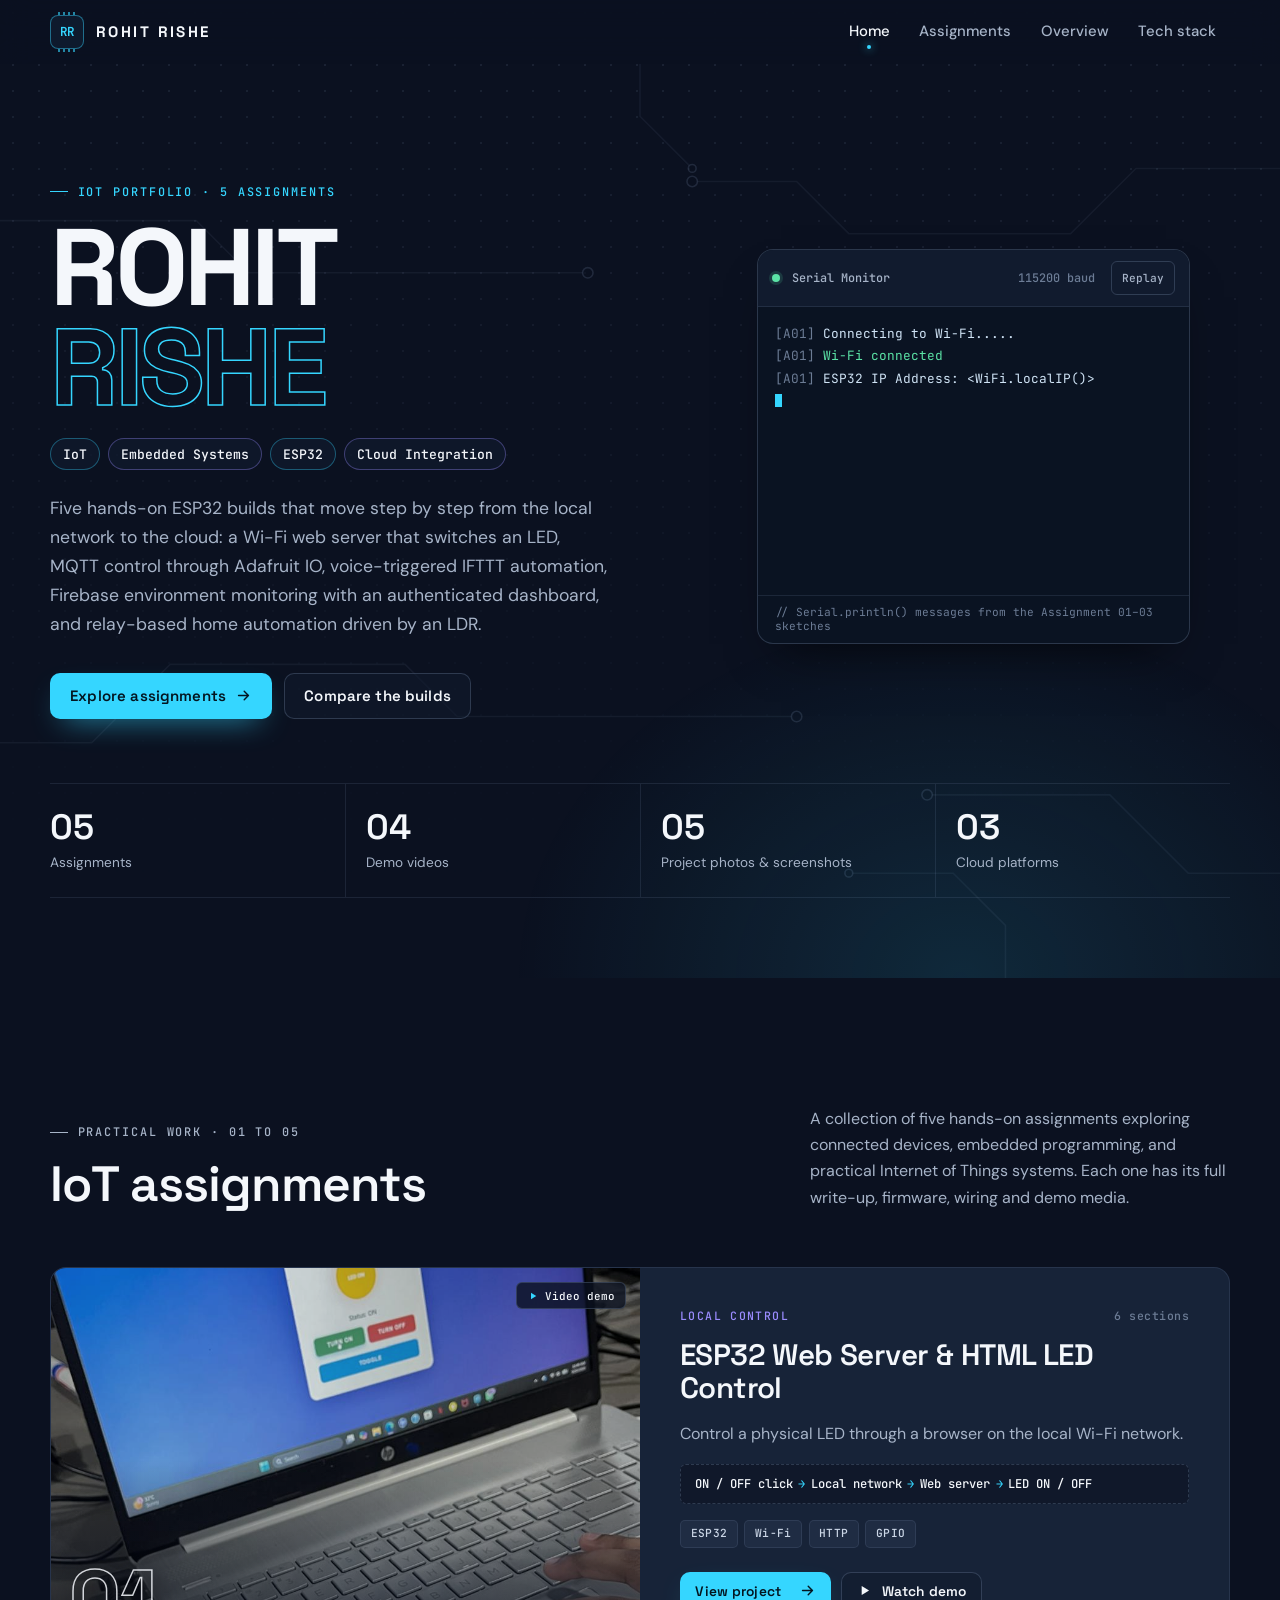
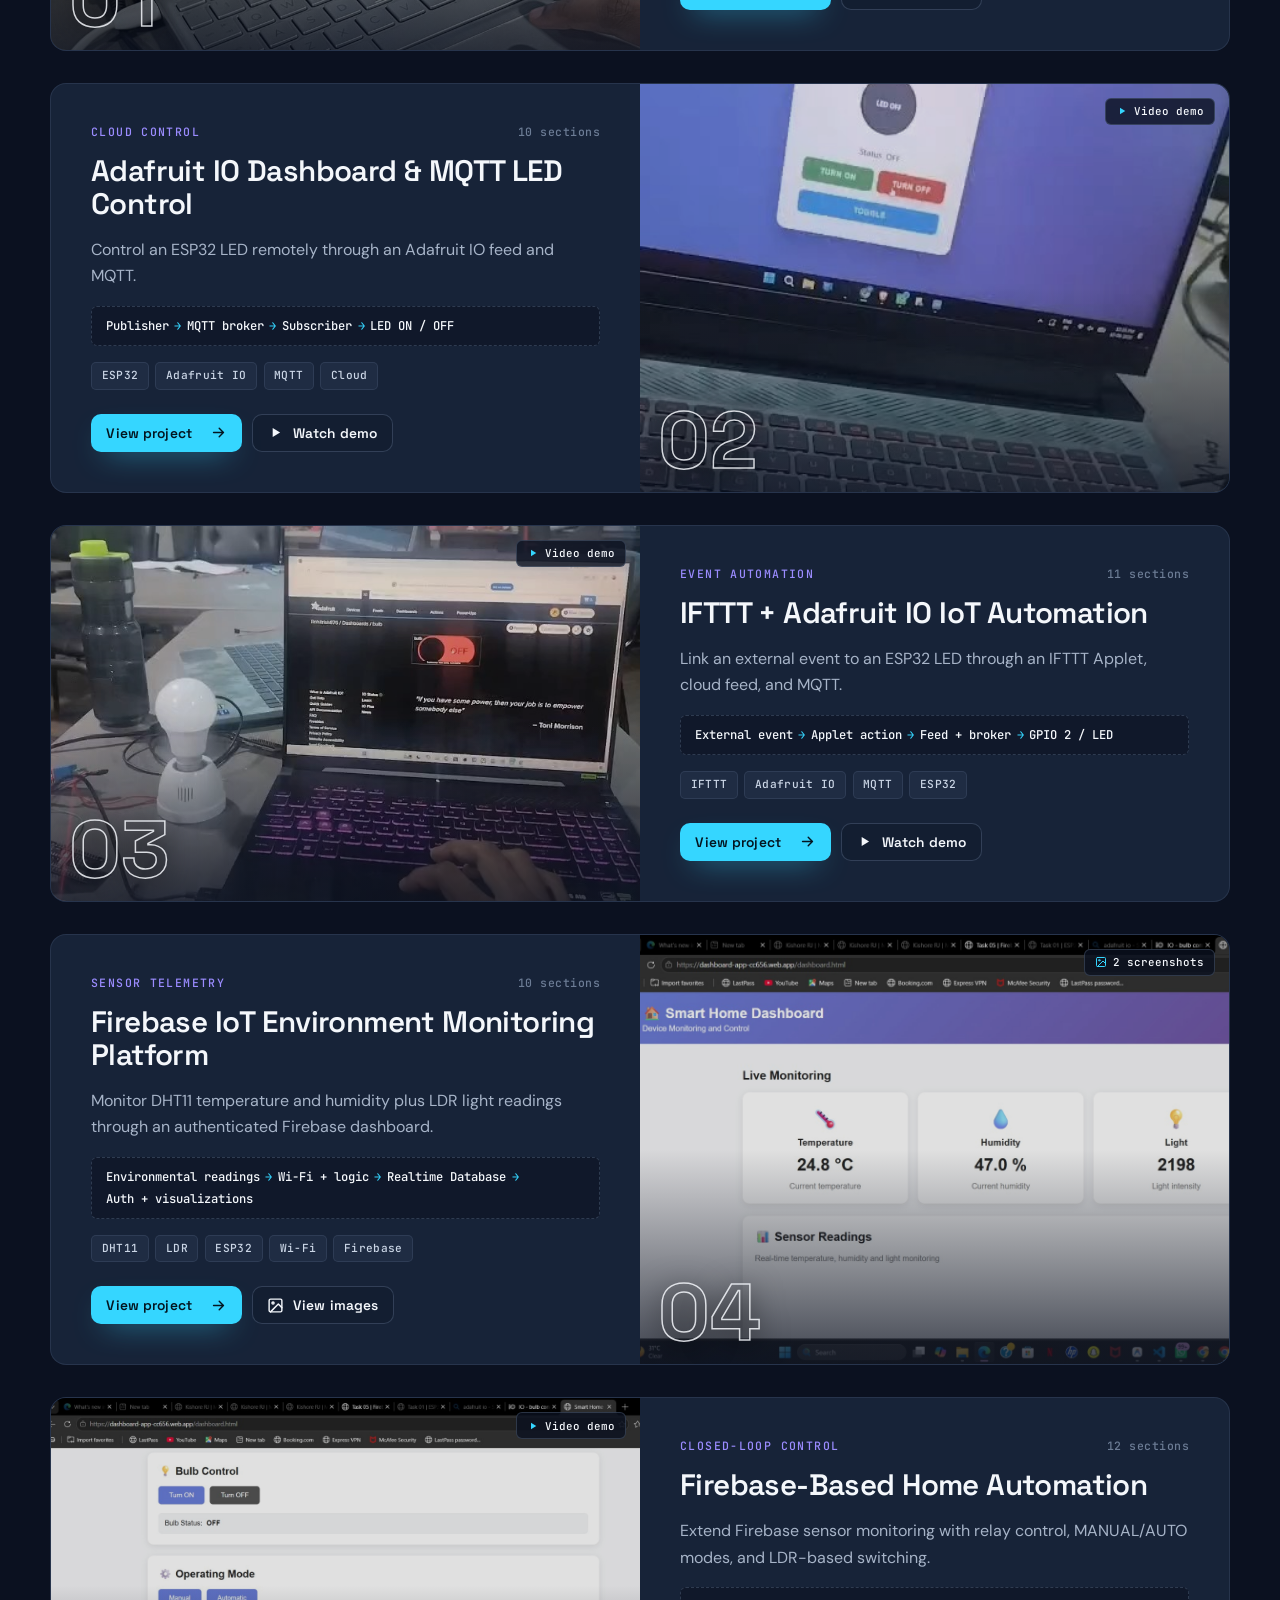
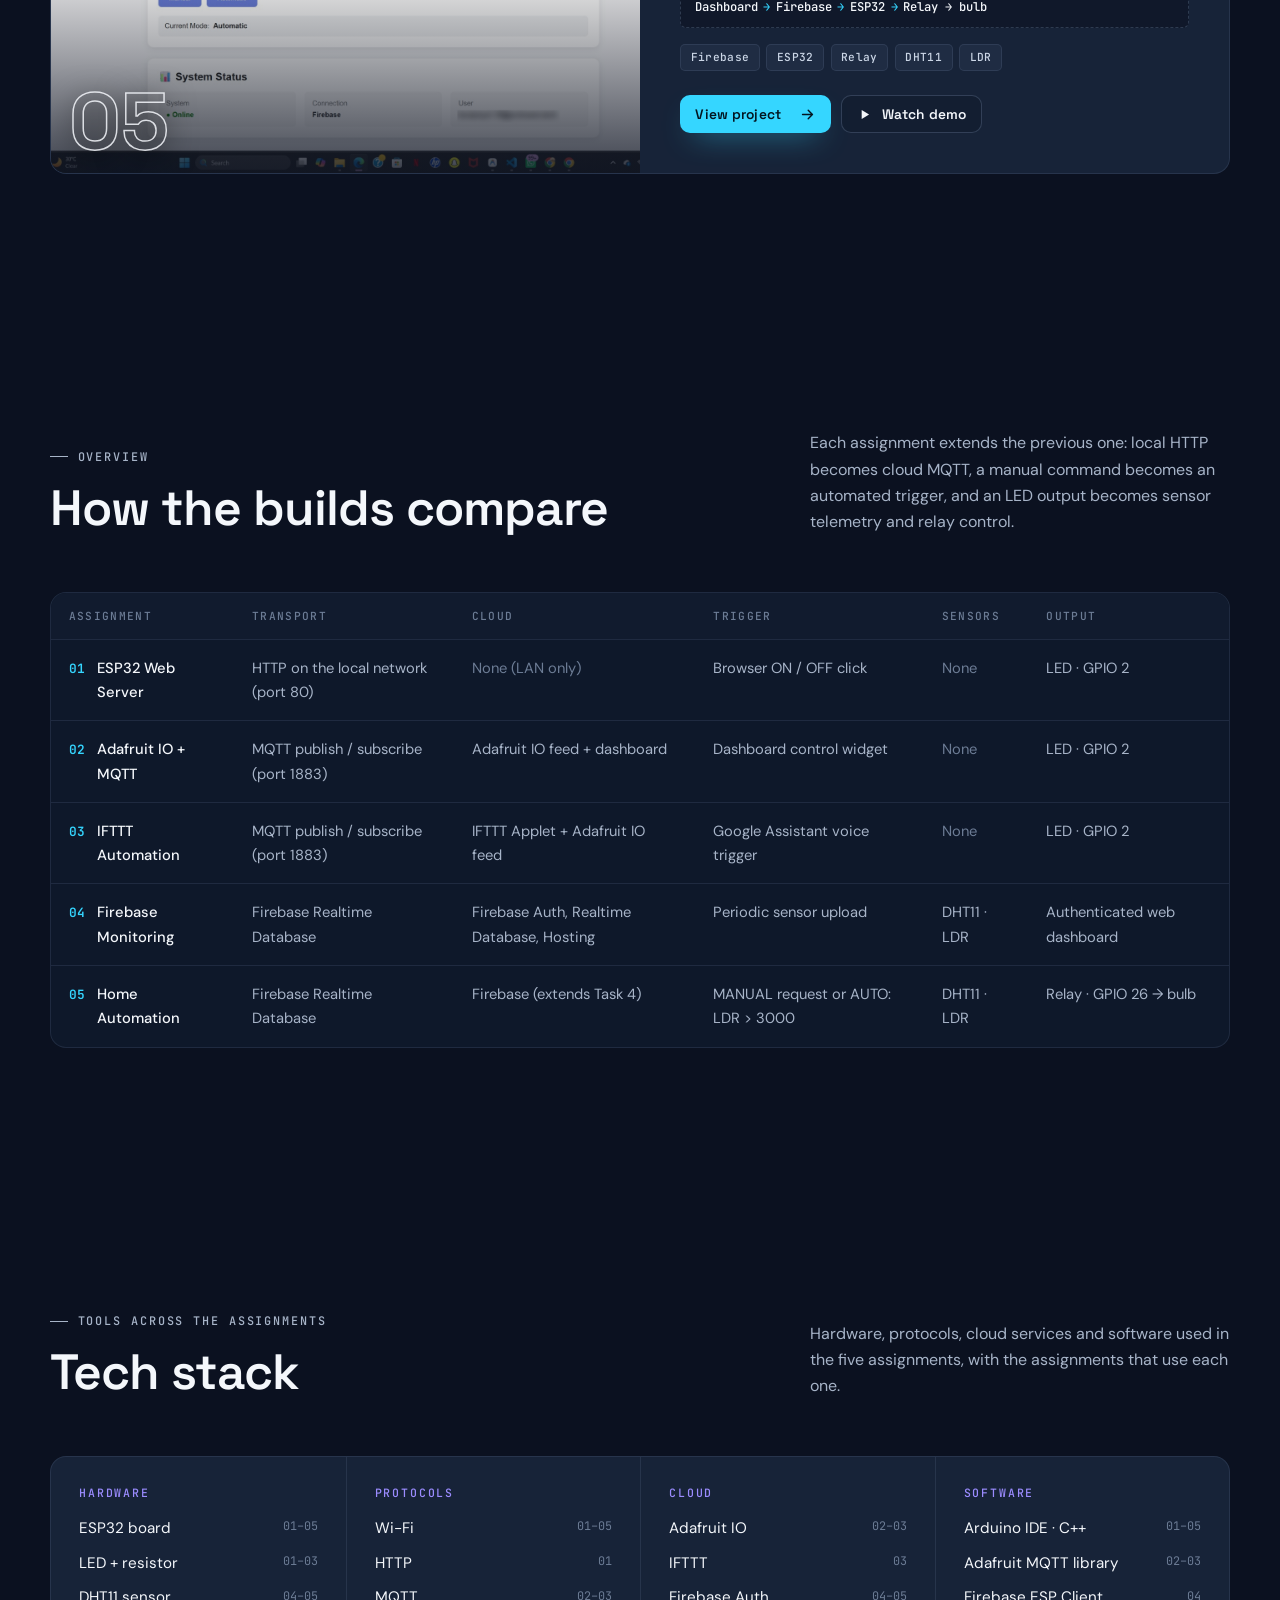
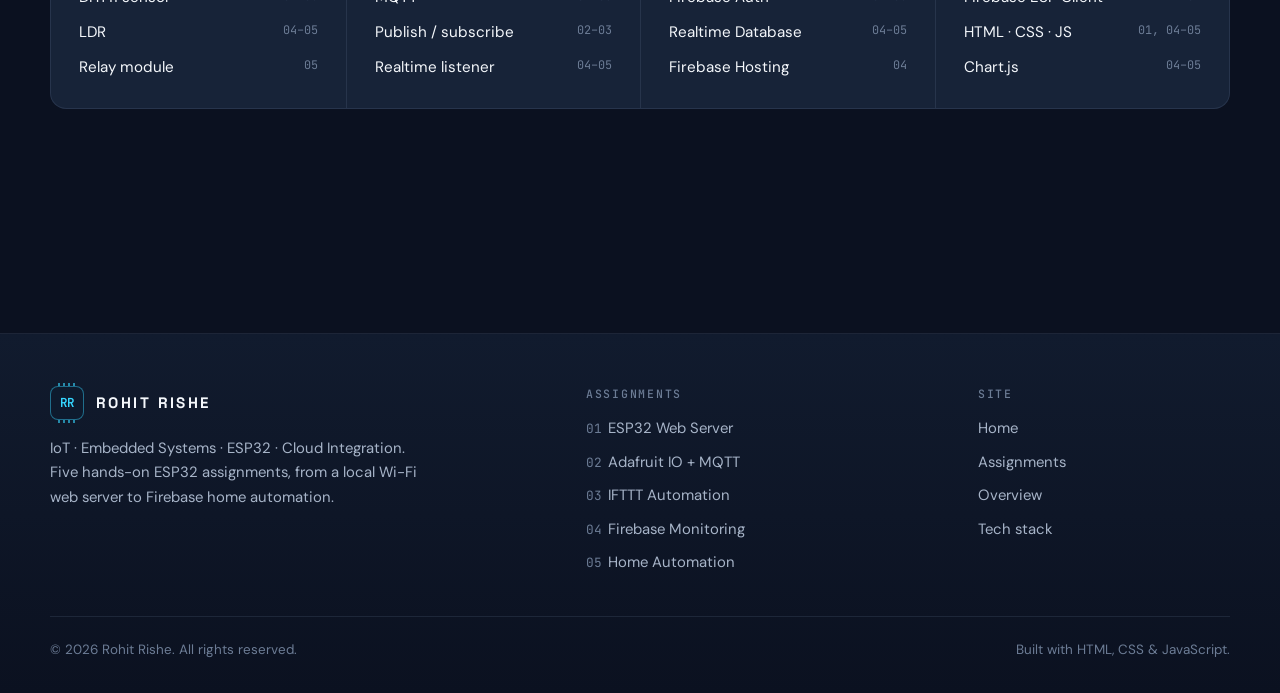
==== index.html @ 6eea27b7 "IoT portfolio: five ESP32 assignments Static site (HTML, CSS, JS) with assignment write-ups, firmwar" ====
<!DOCTYPE html>
<html lang="en">
<head>
<meta charset="UTF-8" />
<meta name="viewport" content="width=device-width, initial-scale=1" />
<title>Rohit Rishe · IoT, Embedded Systems & Cloud Integration</title>
<meta name="description" content="Rohit Rishe&#x27;s IoT portfolio: five ESP32 assignments covering a local web server, MQTT with Adafruit IO, IFTTT automation, Firebase environment monitoring and Firebase home automation." />
<meta name="author" content="Rohit Rishe" />
<meta name="theme-color" content="#0B1120" />
<meta property="og:type" content="website" />
<meta property="og:title" content="Rohit Rishe · IoT, Embedded Systems & Cloud Integration" />
<meta property="og:description" content="Rohit Rishe&#x27;s IoT portfolio: five ESP32 assignments covering a local web server, MQTT with Adafruit IO, IFTTT automation, Firebase environment monitoring and Firebase home automation." />
<link rel="icon" href="assets/favicon.svg" type="image/svg+xml" />
<link rel="preconnect" href="https://fonts.googleapis.com" />
<link rel="preconnect" href="https://fonts.gstatic.com" crossorigin />
<link rel="stylesheet" href="https://fonts.googleapis.com/css2?family=DM+Sans:opsz,wght@9..40,400;9..40,500;9..40,700&family=JetBrains+Mono:wght@400;500;600&family=Space+Grotesk:wght@500;600;700&display=swap" />
<link rel="stylesheet" href="css/styles.css" />
<script>document.documentElement.classList.add("js")</script>
</head>
<body class="page-home">
<a class="skip" href="#main">Skip to content</a>
<div class="progress" aria-hidden="true"></div>
<header class="head">
  <div class="wrap head__in">
    <a class="logo" href="#home" aria-label="Rohit Rishe, home"><span class="logo__chip" aria-hidden="true">RR</span><span class="logo__name">ROHIT RISHE</span></a>
    <button class="burger" type="button" aria-expanded="false" aria-controls="menu" aria-label="Open menu"><span><i></i><i></i><i></i></span></button>
    <nav id="menu" class="menu" aria-label="Primary">
      <a href="#home" data-spy>Home</a>
      <a href="#assignments" data-spy>Assignments</a>
      <a href="#overview" data-spy>Overview</a>
      <a href="#stack" data-spy>Tech stack</a>
    </nav>
  </div>
</header>

<main id="main" tabindex="-1">
  <section class="hero" id="home" aria-labelledby="hero-title">
    <svg class="hero__traces" viewBox="0 0 1200 700" preserveAspectRatio="xMidYMid slice" aria-hidden="true">
      <path class="trace" d="M-10 120 H260 L300 160 H560" /><path class="trace-run" d="M-10 120 H260 L300 160 H560" />
      <path class="trace" d="M-10 520 H180 L240 460 H420 L460 500 H720" /><path class="trace-run v t2" d="M-10 520 H180 L240 460 H420 L460 500 H720" />
      <path class="trace" d="M1210 80 H980 L930 130 H760 L720 90 H640" /><path class="trace-run t3" d="M1210 80 H980 L930 130 H760 L720 90 H640" />
      <path class="trace" d="M1210 620 H1020 L960 560 H820" /><path class="trace-run v t4" d="M1210 620 H1020 L960 560 H820" />
      <path class="trace" d="M600 -10 V40 L640 80" /><path class="trace" d="M880 710 V660 L840 620 H760" />
      <circle class="trace-dot" cx="560" cy="160" r="4" /><circle class="trace-dot" cx="720" cy="500" r="4" />
      <circle class="trace-dot" cx="640" cy="90" r="4" /><circle class="trace-dot" cx="820" cy="560" r="4" />
      <circle class="trace-dot" cx="640" cy="80" r="3" /><circle class="trace-dot" cx="760" cy="620" r="3" />
    </svg>
    <div class="wrap">
      <div class="hero__grid">
        <div class="enter">
          <p class="kicker">IoT portfolio · 5 assignments</p>
          <h1 class="hero__name" id="hero-title">ROHIT <span>RISHE</span></h1>
          <ul class="hero__spec" aria-label="Focus areas"><li>IoT</li><li>Embedded Systems</li><li>ESP32</li><li>Cloud Integration</li></ul>
          <p class="hero__intro">Five hands-on ESP32 builds that move step by step from the local network to the cloud: a Wi-Fi web server that switches an LED, MQTT control through Adafruit IO, voice-triggered IFTTT automation, Firebase environment monitoring with an authenticated dashboard, and relay-based home automation driven by an LDR.</p>
          <div class="hero__cta">
            <a class="btn btn--solid" href="#assignments">Explore assignments <svg viewBox="0 0 24 24" fill="none" stroke="currentColor" stroke-width="2" stroke-linecap="round" stroke-linejoin="round" aria-hidden="true"><path d="M5 12h14M13 6l6 6-6 6"/></svg></a>
            <a class="btn btn--line" href="#overview">Compare the builds</a>
          </div>
        </div>
        <figure class="serial enter-2" aria-labelledby="serial-cap">
          <div class="serial__bar"><span class="serial__led" aria-hidden="true"></span><span>Serial Monitor</span><span class="serial__baud">115200 baud</span><button class="serial__replay" type="button">Replay</button></div>
          <pre class="serial__out" data-serial><span class="ln"><span class="src">[A01]</span> <span class="">Connecting to Wi-Fi.....</span></span><span class="ln"><span class="src">[A01]</span> <span class="ok">Wi-Fi connected</span></span><span class="ln"><span class="src">[A01]</span> <span class="">ESP32 IP Address: &lt;WiFi.localIP()&gt;</span></span><span class="ln"><span class="src">[A02]</span> <span class="">Connecting to Adafruit IO...</span></span><span class="ln"><span class="src">[A02]</span> <span class="ok">Connected to Adafruit IO</span></span><span class="ln"><span class="src">[A02]</span> <span class="rx">Received: ON</span></span><span class="ln"><span class="src">[A02]</span> <span class="led">LED ON</span></span><span class="ln"><span class="src">[A03]</span> <span class="rx">Received: OFF</span></span><span class="ln"><span class="src">[A03]</span> <span class="led">LED OFF</span></span></pre>
          <figcaption class="serial__foot" id="serial-cap">// Serial.println() messages from the Assignment 01–03 sketches</figcaption>
        </figure>
      </div>
      <div class="metrics" role="list">
        <div class="metric" role="listitem"><b>05</b><span>Assignments</span></div>
        <div class="metric" role="listitem"><b>04</b><span>Demo videos</span></div>
        <div class="metric" role="listitem"><b>05</b><span>Project photos &amp; screenshots</span></div>
        <div class="metric" role="listitem"><b>03</b><span>Cloud platforms</span></div>
      </div>
    </div>
    <script type="application/json" id="serial-lines">[{"src": "A01", "text": "Connecting to Wi-Fi.....", "type": true, "pause": 300}, {"src": "A01", "text": "Wi-Fi connected", "kind": "ok"}, {"src": "A01", "text": "ESP32 IP Address: <WiFi.localIP()>", "pause": 650}, {"src": "A02", "text": "Connecting to Adafruit IO...", "type": true, "pause": 300}, {"src": "A02", "text": "Connected to Adafruit IO", "kind": "ok"}, {"src": "A02", "text": "Received: ON", "kind": "rx"}, {"src": "A02", "text": "LED ON", "kind": "led", "pause": 900}, {"src": "A03", "text": "Received: OFF", "kind": "rx"}, {"src": "A03", "text": "LED OFF", "kind": "led"}]</script>
  </section>

  <section class="section" id="assignments" aria-labelledby="assignments-title">
    <div class="wrap">
      <div class="section__head reveal">
        <div><p class="kicker">Practical work · 01 to 05</p><h2 id="assignments-title">IoT assignments</h2></div>
        <p>A collection of five hands-on assignments exploring connected devices, embedded programming, and practical Internet of Things systems. Each one has its full write-up, firmware, wiring and demo media.</p>
      </div>
      <div class="cases">
        <article class="case reveal" style="--fp: 50% 20%">
          <div class="case__media">
            <img src="assets/images/a01-esp32-led-controller.jpeg" alt="Assignment 01 project image" loading="lazy" decoding="async" />
            <span class="case__flag"><svg viewBox="0 0 24 24" fill="currentColor" aria-hidden="true"><path d="M8 5.5v13l10.5-6.5z"/></svg> Video demo</span>
            <span class="case__index" aria-hidden="true">01</span>
          </div>
          <div class="case__body">
            <p class="case__meta"><span>Local control</span><span>6 sections</span></p>
            <h3><a href="assignment-01.html">ESP32 Web Server &amp; HTML LED Control</a></h3>
            <p class="case__desc">Control a physical LED through a browser on the local Wi-Fi network.</p>
            <p class="case__path"><span class="sr-only">Signal path: </span><b>ON / OFF click</b> <i aria-hidden="true">&rarr;</i> <b>Local network</b> <i aria-hidden="true">&rarr;</i> <b>Web server</b> <i aria-hidden="true">&rarr;</i> <b>LED ON / OFF</b></p>
            <ul class="chips" aria-label="Technologies"><li class="chip">ESP32</li><li class="chip">Wi-Fi</li><li class="chip">HTTP</li><li class="chip">GPIO</li></ul>
            <div class="case__actions">
              <a class="btn btn--solid btn--sm" href="assignment-01.html">View project<span class="sr-only">: assignment 01</span> <svg viewBox="0 0 24 24" fill="none" stroke="currentColor" stroke-width="2" stroke-linecap="round" stroke-linejoin="round" aria-hidden="true"><path d="M5 12h14M13 6l6 6-6 6"/></svg></a>
              <a class="btn btn--line btn--sm" href="assignment-01.html#evidence"><svg viewBox="0 0 24 24" fill="currentColor" aria-hidden="true"><path d="M8 5.5v13l10.5-6.5z"/></svg> Watch demo</a>
            </div>
          </div>
        </article>
        <article class="case reveal" style="--fp: 50% 18%">
          <div class="case__media">
            <img src="assets/images/a02-rohit-cover.jpg" alt="Assignment 02 project image" loading="lazy" decoding="async" />
            <span class="case__flag"><svg viewBox="0 0 24 24" fill="currentColor" aria-hidden="true"><path d="M8 5.5v13l10.5-6.5z"/></svg> Video demo</span>
            <span class="case__index" aria-hidden="true">02</span>
          </div>
          <div class="case__body">
            <p class="case__meta"><span>Cloud control</span><span>10 sections</span></p>
            <h3><a href="assignment-02.html">Adafruit IO Dashboard &amp; MQTT LED Control</a></h3>
            <p class="case__desc">Control an ESP32 LED remotely through an Adafruit IO feed and MQTT.</p>
            <p class="case__path"><span class="sr-only">Signal path: </span><b>Publisher</b> <i aria-hidden="true">&rarr;</i> <b>MQTT broker</b> <i aria-hidden="true">&rarr;</i> <b>Subscriber</b> <i aria-hidden="true">&rarr;</i> <b>LED ON / OFF</b></p>
            <ul class="chips" aria-label="Technologies"><li class="chip">ESP32</li><li class="chip">Adafruit IO</li><li class="chip">MQTT</li><li class="chip">Cloud</li></ul>
            <div class="case__actions">
              <a class="btn btn--solid btn--sm" href="assignment-02.html">View project<span class="sr-only">: assignment 02</span> <svg viewBox="0 0 24 24" fill="none" stroke="currentColor" stroke-width="2" stroke-linecap="round" stroke-linejoin="round" aria-hidden="true"><path d="M5 12h14M13 6l6 6-6 6"/></svg></a>
              <a class="btn btn--line btn--sm" href="assignment-02.html#video"><svg viewBox="0 0 24 24" fill="currentColor" aria-hidden="true"><path d="M8 5.5v13l10.5-6.5z"/></svg> Watch demo</a>
            </div>
          </div>
        </article>
        <article class="case reveal" style="--fp: 40% 50%">
          <div class="case__media">
            <img src="assets/images/a03-rohit-cover.jpg" alt="Assignment 03 project image" loading="lazy" decoding="async" />
            <span class="case__flag"><svg viewBox="0 0 24 24" fill="currentColor" aria-hidden="true"><path d="M8 5.5v13l10.5-6.5z"/></svg> Video demo</span>
            <span class="case__index" aria-hidden="true">03</span>
          </div>
          <div class="case__body">
            <p class="case__meta"><span>Event automation</span><span>11 sections</span></p>
            <h3><a href="assignment-03.html">IFTTT + Adafruit IO IoT Automation</a></h3>
            <p class="case__desc">Link an external event to an ESP32 LED through an IFTTT Applet, cloud feed, and MQTT.</p>
            <p class="case__path"><span class="sr-only">Signal path: </span><b>External event</b> <i aria-hidden="true">&rarr;</i> <b>Applet action</b> <i aria-hidden="true">&rarr;</i> <b>Feed + broker</b> <i aria-hidden="true">&rarr;</i> <b>GPIO 2 / LED</b></p>
            <ul class="chips" aria-label="Technologies"><li class="chip">IFTTT</li><li class="chip">Adafruit IO</li><li class="chip">MQTT</li><li class="chip">ESP32</li></ul>
            <div class="case__actions">
              <a class="btn btn--solid btn--sm" href="assignment-03.html">View project<span class="sr-only">: assignment 03</span> <svg viewBox="0 0 24 24" fill="none" stroke="currentColor" stroke-width="2" stroke-linecap="round" stroke-linejoin="round" aria-hidden="true"><path d="M5 12h14M13 6l6 6-6 6"/></svg></a>
              <a class="btn btn--line btn--sm" href="assignment-03.html#evidence"><svg viewBox="0 0 24 24" fill="currentColor" aria-hidden="true"><path d="M8 5.5v13l10.5-6.5z"/></svg> Watch demo</a>
            </div>
          </div>
        </article>
        <article class="case reveal" style="--fp: 10% 35%">
          <div class="case__media">
            <img src="assets/images/a04-firebase-dashboard.jpeg" alt="Assignment 04 project image" loading="lazy" decoding="async" />
            <span class="case__flag"><svg viewBox="0 0 24 24" fill="none" stroke="currentColor" stroke-width="2" stroke-linecap="round" stroke-linejoin="round" aria-hidden="true"><rect x="3" y="3" width="18" height="18" rx="2"/><circle cx="8.5" cy="8.5" r="1.5"/><path d="m21 15-5-5L5 21"/></svg> 2 screenshots</span>
            <span class="case__index" aria-hidden="true">04</span>
          </div>
          <div class="case__body">
            <p class="case__meta"><span>Sensor telemetry</span><span>10 sections</span></p>
            <h3><a href="assignment-04.html">Firebase IoT Environment Monitoring Platform</a></h3>
            <p class="case__desc">Monitor DHT11 temperature and humidity plus LDR light readings through an authenticated Firebase dashboard.</p>
            <p class="case__path"><span class="sr-only">Signal path: </span><b>Environmental readings</b> <i aria-hidden="true">&rarr;</i> <b>Wi-Fi + logic</b> <i aria-hidden="true">&rarr;</i> <b>Realtime Database</b> <i aria-hidden="true">&rarr;</i> <b>Auth + visualizations</b></p>
            <ul class="chips" aria-label="Technologies"><li class="chip">DHT11</li><li class="chip">LDR</li><li class="chip">ESP32</li><li class="chip">Wi-Fi</li><li class="chip">Firebase</li></ul>
            <div class="case__actions">
              <a class="btn btn--solid btn--sm" href="assignment-04.html">View project<span class="sr-only">: assignment 04</span> <svg viewBox="0 0 24 24" fill="none" stroke="currentColor" stroke-width="2" stroke-linecap="round" stroke-linejoin="round" aria-hidden="true"><path d="M5 12h14M13 6l6 6-6 6"/></svg></a>
              <a class="btn btn--line btn--sm" href="assignment-04.html#evidence"><svg viewBox="0 0 24 24" fill="none" stroke="currentColor" stroke-width="2" stroke-linecap="round" stroke-linejoin="round" aria-hidden="true"><rect x="3" y="3" width="18" height="18" rx="2"/><circle cx="8.5" cy="8.5" r="1.5"/><path d="m21 15-5-5L5 21"/></svg> View images</a>
            </div>
          </div>
        </article>
        <article class="case reveal" style="--fp: 10% 40%">
          <div class="case__media">
            <img src="assets/images/a04-firebase-dashboard-2.jpeg" alt="Assignment 05 project image" loading="lazy" decoding="async" />
            <span class="case__flag"><svg viewBox="0 0 24 24" fill="currentColor" aria-hidden="true"><path d="M8 5.5v13l10.5-6.5z"/></svg> Video demo</span>
            <span class="case__index" aria-hidden="true">05</span>
          </div>
          <div class="case__body">
            <p class="case__meta"><span>Closed-loop control</span><span>12 sections</span></p>
            <h3><a href="assignment-05.html">Firebase-Based Home Automation</a></h3>
            <p class="case__desc">Extend Firebase sensor monitoring with relay control, MANUAL/AUTO modes, and LDR-based switching.</p>
            <p class="case__path"><span class="sr-only">Signal path: </span><b>Dashboard</b> <i aria-hidden="true">&rarr;</i> <b>Firebase</b> <i aria-hidden="true">&rarr;</i> <b>ESP32</b> <i aria-hidden="true">&rarr;</i> <b>Relay → bulb</b></p>
            <ul class="chips" aria-label="Technologies"><li class="chip">Firebase</li><li class="chip">ESP32</li><li class="chip">Relay</li><li class="chip">DHT11</li><li class="chip">LDR</li></ul>
            <div class="case__actions">
              <a class="btn btn--solid btn--sm" href="assignment-05.html">View project<span class="sr-only">: assignment 05</span> <svg viewBox="0 0 24 24" fill="none" stroke="currentColor" stroke-width="2" stroke-linecap="round" stroke-linejoin="round" aria-hidden="true"><path d="M5 12h14M13 6l6 6-6 6"/></svg></a>
              <a class="btn btn--line btn--sm" href="assignment-05.html#evidence"><svg viewBox="0 0 24 24" fill="currentColor" aria-hidden="true"><path d="M8 5.5v13l10.5-6.5z"/></svg> Watch demo</a>
            </div>
          </div>
        </article>
      </div>
    </div>
  </section>

  <section class="section" id="overview" aria-labelledby="overview-title">
    <div class="wrap">
      <div class="section__head reveal">
        <div><p class="kicker">Overview</p><h2 id="overview-title">How the builds compare</h2></div>
        <p>Each assignment extends the previous one: local HTTP becomes cloud MQTT, a manual command becomes an automated trigger, and an LED output becomes sensor telemetry and relay control.</p>
      </div>
      <div class="matrix-wrap reveal">
        <table class="matrix">
          <caption class="sr-only">Transport, cloud services, trigger, sensors and output used by each assignment</caption>
          <thead><tr><th scope="col">Assignment</th><th scope="col">Transport</th><th scope="col">Cloud</th><th scope="col">Trigger</th><th scope="col">Sensors</th><th scope="col">Output</th></tr></thead>
          <tbody>
            <tr><th scope="row"><a href="assignment-01.html"><span>01</span>ESP32 Web Server</a></th><td data-label="Transport">HTTP on the local network (port 80)</td><td data-label="Cloud"><span class="none">None (LAN only)</span></td><td data-label="Trigger">Browser ON / OFF click</td><td data-label="Sensors"><span class="none">None</span></td><td data-label="Output">LED · GPIO 2</td></tr>
            <tr><th scope="row"><a href="assignment-02.html"><span>02</span>Adafruit IO + MQTT</a></th><td data-label="Transport">MQTT publish / subscribe (port 1883)</td><td data-label="Cloud">Adafruit IO feed + dashboard</td><td data-label="Trigger">Dashboard control widget</td><td data-label="Sensors"><span class="none">None</span></td><td data-label="Output">LED · GPIO 2</td></tr>
            <tr><th scope="row"><a href="assignment-03.html"><span>03</span>IFTTT Automation</a></th><td data-label="Transport">MQTT publish / subscribe (port 1883)</td><td data-label="Cloud">IFTTT Applet + Adafruit IO feed</td><td data-label="Trigger">Google Assistant voice trigger</td><td data-label="Sensors"><span class="none">None</span></td><td data-label="Output">LED · GPIO 2</td></tr>
            <tr><th scope="row"><a href="assignment-04.html"><span>04</span>Firebase Monitoring</a></th><td data-label="Transport">Firebase Realtime Database</td><td data-label="Cloud">Firebase Auth, Realtime Database, Hosting</td><td data-label="Trigger">Periodic sensor upload</td><td data-label="Sensors">DHT11 · LDR</td><td data-label="Output">Authenticated web dashboard</td></tr>
            <tr><th scope="row"><a href="assignment-05.html"><span>05</span>Home Automation</a></th><td data-label="Transport">Firebase Realtime Database</td><td data-label="Cloud">Firebase (extends Task 4)</td><td data-label="Trigger">MANUAL request or AUTO: LDR &gt; 3000</td><td data-label="Sensors">DHT11 · LDR</td><td data-label="Output">Relay · GPIO 26 → bulb</td></tr>
          </tbody>
        </table>
      </div>
    </div>
  </section>

  <section class="section" id="stack" aria-labelledby="stack-title">
    <div class="wrap">
      <div class="section__head reveal">
        <div><p class="kicker">Tools across the assignments</p><h2 id="stack-title">Tech stack</h2></div>
        <p>Hardware, protocols, cloud services and software used in the five assignments, with the assignments that use each one.</p>
      </div>
      <div class="stack reveal">
        <div class="stack__col"><h3>Hardware</h3><ul><li>ESP32 board <small>01–05</small></li><li>LED + resistor <small>01–03</small></li><li>DHT11 sensor <small>04–05</small></li><li>LDR <small>04–05</small></li><li>Relay module <small>05</small></li></ul></div>
        <div class="stack__col"><h3>Protocols</h3><ul><li>Wi-Fi <small>01–05</small></li><li>HTTP <small>01</small></li><li>MQTT <small>02–03</small></li><li>Publish / subscribe <small>02–03</small></li><li>Realtime listener <small>04–05</small></li></ul></div>
        <div class="stack__col"><h3>Cloud</h3><ul><li>Adafruit IO <small>02–03</small></li><li>IFTTT <small>03</small></li><li>Firebase Auth <small>04–05</small></li><li>Realtime Database <small>04–05</small></li><li>Firebase Hosting <small>04</small></li></ul></div>
        <div class="stack__col"><h3>Software</h3><ul><li>Arduino IDE · C++ <small>01–05</small></li><li>Adafruit MQTT library <small>02–03</small></li><li>Firebase ESP Client <small>04</small></li><li>HTML · CSS · JS <small>01, 04–05</small></li><li>Chart.js <small>04–05</small></li></ul></div>
      </div>
    </div>
  </section>
</main>

<footer class="foot">
  <div class="wrap">
    <div class="foot__grid">
      <div class="foot__about">
        <a class="logo" href="#home"><span class="logo__chip" aria-hidden="true">RR</span><span class="logo__name">ROHIT RISHE</span></a>
        <p>IoT · Embedded Systems · ESP32 · Cloud Integration. Five hands-on ESP32 assignments, from a local Wi-Fi web server to Firebase home automation.</p>
      </div>
      <nav aria-label="Assignments">
        <h2>Assignments</h2>
        <ul>
          <li><a href="assignment-01.html"><span>01</span>ESP32 Web Server</a></li>
          <li><a href="assignment-02.html"><span>02</span>Adafruit IO + MQTT</a></li>
          <li><a href="assignment-03.html"><span>03</span>IFTTT Automation</a></li>
          <li><a href="assignment-04.html"><span>04</span>Firebase Monitoring</a></li>
          <li><a href="assignment-05.html"><span>05</span>Home Automation</a></li>
        </ul>
      </nav>
      <nav aria-label="Site">
        <h2>Site</h2>
        <ul>
          <li><a href="#home">Home</a></li>
          <li><a href="#assignments">Assignments</a></li>
          <li><a href="#overview">Overview</a></li>
          <li><a href="#stack">Tech stack</a></li>
        </ul>
      </nav>
    </div>
    <div class="foot__base"><span>&copy; <span data-year>2026</span> Rohit Rishe. All rights reserved.</span><span>Built with HTML, CSS &amp; JavaScript.</span></div>
  </div>
</footer>
<button class="totop" type="button" aria-label="Back to top"><svg viewBox="0 0 24 24" fill="none" stroke="currentColor" stroke-width="2" stroke-linecap="round" stroke-linejoin="round" aria-hidden="true"><path d="M12 19V5M5 12l7-7 7 7"/></svg><svg class="totop__ring" viewBox="0 0 50 50" aria-hidden="true"><circle cx="25" cy="25" r="23"/></svg></button>
<script src="js/main.js" defer></script>
</body>
</html>
---- css/styles.css ----
/* ==========================================================================
   ROHIT RISHE · IoT Portfolio
   styles.css
   01 Tokens · 02 Base · 03 Primitives · 04 Header · 05 Home · 06 Detail
   07 Content blocks · 08 Code · 09 Media + lightbox · 10 Footer · 11 Motion
   ========================================================================== */

/* ---------- 01 Tokens ---------- */
:root {
  --bg: #0b1120;
  --bg-2: #111b2e;
  --card: #172338;
  --card-hi: #1d2b44;
  --cyan: #35d6ff;
  --violet: #9b8cff;
  --text: #f4f7fb;
  --muted: #a7b4c8;
  --faint: #6c7c95;
  --line: rgba(148, 170, 205, 0.13);
  --line-2: rgba(148, 170, 205, 0.24);
  --cyan-a: rgba(53, 214, 255, 0.1);
  --violet-a: rgba(155, 140, 255, 0.1);
  --warn: #ff7a85;
  --amber: #ffcf7a;
  --green: #5be3a6;

  --f-head: "Space Grotesk", system-ui, sans-serif;
  --f-body: "DM Sans", system-ui, sans-serif;
  --f-mono: "JetBrains Mono", ui-monospace, Consolas, monospace;

  --r-sm: 6px;
  --r: 10px;
  --r-lg: 16px;
  --shadow: 0 24px 48px -24px rgba(0, 0, 0, 0.7);
  --glow: 0 0 0 1px rgba(53, 214, 255, 0.3), 0 20px 50px -24px rgba(53, 214, 255, 0.45);
  --ease: cubic-bezier(0.2, 0.9, 0.25, 1);

  --wrap: 1180px;
  --pad: clamp(16px, 4vw, 36px);
  --head-h: 64px;
  --tabs-h: 0px; /* set on detail pages */
}

/* ---------- 02 Base ---------- */
*, *::before, *::after { box-sizing: border-box; }
html {
  scroll-behavior: smooth;
  scroll-padding-top: calc(var(--head-h) + var(--tabs-h) + 20px);
  -webkit-text-size-adjust: 100%;
}
body {
  margin: 0;
  min-height: 100vh;
  background: var(--bg);
  color: var(--text);
  font: 400 16px/1.65 var(--f-body);
  overflow-x: hidden;
  -webkit-font-smoothing: antialiased;
}
/* dot-grid backdrop: engineering paper, fades out below the fold */
body::before {
  content: "";
  position: fixed;
  inset: 0;
  z-index: -1;
  pointer-events: none;
  background-image: radial-gradient(rgba(148, 170, 205, 0.12) 1px, transparent 1px);
  background-size: 26px 26px;
  -webkit-mask-image: linear-gradient(180deg, #000 0, rgba(0, 0, 0, 0.35) 60%, transparent 100%);
  mask-image: linear-gradient(180deg, #000 0, rgba(0, 0, 0, 0.35) 60%, transparent 100%);
}
img, video, svg { display: block; max-width: 100%; }
a { color: var(--cyan); text-decoration: none; transition: color 0.2s; }
a:hover { color: #8be8ff; }
h1, h2, h3, h4 { margin: 0; font-family: var(--f-head); font-weight: 600; line-height: 1.12; letter-spacing: -0.02em; }
p { margin: 0; }
ul, ol { margin: 0; }
button { font: inherit; color: inherit; }
:focus-visible { outline: 2px solid var(--cyan); outline-offset: 3px; border-radius: 4px; }
::selection { background: rgba(53, 214, 255, 0.32); color: #fff; }
:not(pre) > code {
  font: 500 0.84em var(--f-mono);
  padding: 0.1em 0.4em;
  border-radius: 5px;
  color: #b8eeff;
  background: rgba(53, 214, 255, 0.08);
  border: 1px solid rgba(53, 214, 255, 0.15);
  overflow-wrap: anywhere;
}
.wrap { width: min(100% - 2 * var(--pad), var(--wrap)); margin-inline: auto; }
.sr-only { position: absolute !important; width: 1px; height: 1px; padding: 0; margin: -1px; overflow: hidden; clip: rect(0, 0, 0, 0); white-space: nowrap; border: 0; }
.skip {
  position: fixed; z-index: 500; left: 12px; top: -80px; padding: 10px 16px; border-radius: var(--r-sm);
  background: var(--cyan); color: var(--bg); font-weight: 700;
}
.skip:focus { top: 12px; color: var(--bg); }

/* ---------- 03 Primitives ---------- */
.btn {
  --bc: var(--line-2);
  display: inline-flex; align-items: center; justify-content: center; gap: 0.55rem;
  min-height: 46px; padding: 0 1.2rem; border-radius: var(--r); border: 1px solid var(--bc);
  font: 600 0.94rem var(--f-head); letter-spacing: 0.01em; white-space: nowrap; cursor: pointer;
  transition: transform 0.3s var(--ease), background 0.25s, border-color 0.25s, box-shadow 0.3s, color 0.2s;
}
.btn svg { width: 17px; height: 17px; flex: none; transition: transform 0.3s var(--ease); }
.btn--solid { --bc: transparent; background: var(--cyan); color: #031520; box-shadow: 0 12px 30px -14px rgba(53, 214, 255, 0.8); }
.btn--solid:hover { color: #031520; transform: translateY(-2px); box-shadow: 0 18px 38px -14px rgba(53, 214, 255, 0.9); }
.btn--solid:hover svg { transform: translateX(3px); }
.btn--line { background: rgba(17, 27, 46, 0.6); color: var(--text); }
.btn--line:hover { color: var(--text); --bc: rgba(53, 214, 255, 0.55); background: var(--cyan-a); transform: translateY(-2px); }
.btn--sm { min-height: 38px; padding: 0 0.9rem; font-size: 0.86rem; }

.chips { display: flex; flex-wrap: wrap; gap: 0.4rem; padding: 0; margin: 0; list-style: none; }
.chip {
  font: 500 0.7rem/1 var(--f-mono); letter-spacing: 0.03em; padding: 0.45rem 0.6rem; border-radius: 5px;
  color: #cbd6e6; background: rgba(148, 170, 205, 0.07); border: 1px solid var(--line);
}
.chip--hi { color: var(--cyan); background: var(--cyan-a); border-color: rgba(53, 214, 255, 0.28); }

.kicker {
  display: inline-flex; align-items: center; gap: 0.6rem;
  font: 500 0.74rem var(--f-mono); letter-spacing: 0.16em; text-transform: uppercase; color: var(--cyan);
}
.kicker::before { content: ""; width: 18px; height: 1px; background: currentColor; }

/* corner brackets: subtle engineering-drawing frame on panels */
.bracket { position: relative; }
.bracket::before, .bracket::after {
  content: ""; position: absolute; width: 14px; height: 14px; pointer-events: none;
  border-color: rgba(53, 214, 255, 0.55); border-style: solid; transition: width 0.35s var(--ease), height 0.35s var(--ease);
}
.bracket::before { top: -1px; left: -1px; border-width: 1px 0 0 1px; border-top-left-radius: var(--r); }
.bracket::after { bottom: -1px; right: -1px; border-width: 0 1px 1px 0; border-bottom-right-radius: var(--r); }

/* ---------- 04 Header ---------- */
.progress { position: fixed; z-index: 160; top: 0; left: 0; height: 2px; width: 100%; transform-origin: 0 50%; transform: scaleX(0); background: linear-gradient(90deg, var(--cyan), var(--violet)); pointer-events: none; }
.head {
  position: sticky; top: 0; z-index: 150; height: var(--head-h);
  background: rgba(11, 17, 32, 0.78); border-bottom: 1px solid transparent;
  -webkit-backdrop-filter: blur(14px); backdrop-filter: blur(14px);
  transition: border-color 0.3s, background 0.3s;
}
.head.is-stuck { border-bottom-color: var(--line); background: rgba(11, 17, 32, 0.92); }
.head__in { height: 100%; display: flex; align-items: center; justify-content: space-between; gap: 1rem; }
.logo { display: inline-flex; align-items: center; gap: 0.75rem; color: var(--text); }
.logo:hover { color: var(--text); }
.logo__chip {
  position: relative; width: 34px; height: 34px; border-radius: 8px; display: grid; place-items: center;
  font: 600 0.78rem var(--f-mono); color: var(--cyan); background: #0e1a2d; border: 1px solid rgba(53, 214, 255, 0.45);
}
/* little chip pins on the logo */
.logo__chip::before, .logo__chip::after { content: ""; position: absolute; left: 7px; right: 7px; height: 3px; background: repeating-linear-gradient(90deg, rgba(53, 214, 255, 0.6) 0 2px, transparent 2px 5px); }
.logo__chip::before { top: -4px; }
.logo__chip::after { bottom: -4px; }
.logo__name { font: 700 0.95rem var(--f-head); letter-spacing: 0.16em; }
.menu { display: flex; align-items: center; gap: 0.15rem; }
.menu a {
  position: relative; padding: 0.5rem 0.85rem; border-radius: 8px;
  color: var(--muted); font-size: 0.93rem; font-weight: 500;
}
.menu a:hover { color: var(--text); background: rgba(148, 170, 205, 0.07); }
.menu a.is-on { color: var(--text); }
.menu a.is-on::before { content: ""; position: absolute; left: 50%; bottom: 3px; width: 4px; height: 4px; border-radius: 50%; transform: translateX(-50%); background: var(--cyan); box-shadow: 0 0 8px var(--cyan); }
.burger {
  display: none; width: 44px; height: 44px; border-radius: var(--r); cursor: pointer;
  background: var(--card); border: 1px solid var(--line-2); place-items: center;
}
.burger i { display: block; width: 18px; height: 2px; border-radius: 2px; background: var(--text); transition: transform 0.3s var(--ease), opacity 0.2s; }
.burger i + i { margin-top: 5px; }
.burger[aria-expanded="true"] i:nth-child(1) { transform: translateY(7px) rotate(45deg); }
.burger[aria-expanded="true"] i:nth-child(2) { opacity: 0; }
.burger[aria-expanded="true"] i:nth-child(3) { transform: translateY(-7px) rotate(-45deg); }

@media (max-width: 800px) {
  .burger { display: grid; }
  .burger > span { display: grid; }
  .menu {
    position: fixed; left: 0; right: 0; top: var(--head-h);
    flex-direction: column; align-items: stretch; gap: 0.2rem; padding: 0.75rem var(--pad) 1.25rem;
    background: var(--bg); border-bottom: 1px solid var(--line-2); box-shadow: 0 30px 60px -10px rgba(0, 0, 0, 0.75);
    opacity: 0; visibility: hidden; transform: translateY(-10px);
    transition: opacity 0.25s, transform 0.3s var(--ease), visibility 0s linear 0.3s;
  }
  .menu.is-open { opacity: 1; visibility: visible; transform: none; transition: opacity 0.25s, transform 0.3s var(--ease), visibility 0s; }
  .menu a { padding: 0.9rem 1rem; font-size: 1.02rem; }
  .menu a.is-on { background: var(--cyan-a); }
  .menu a.is-on::before { left: 0.45rem; top: 50%; bottom: auto; transform: translateY(-50%); }
}

/* ---------- 05 Home ---------- */
.section { padding: clamp(72px, 10vw, 128px) 0; }
.section__head { display: grid; grid-template-columns: minmax(0, 1fr) minmax(0, 420px); gap: 1.5rem 3rem; align-items: end; margin-bottom: clamp(2.25rem, 5vw, 3.5rem); }
.section__head h2 { font-size: clamp(2rem, 4.5vw, 3.1rem); margin-top: 0.9rem; }
.section__head p { color: var(--muted); }
@media (max-width: 820px) { .section__head { grid-template-columns: 1fr; } }

/* hero */
.hero { position: relative; isolation: isolate; padding: clamp(56px, 9vw, 110px) 0 clamp(48px, 7vw, 80px); overflow: hidden; }
.hero__traces { position: absolute; inset: 0; z-index: -1; width: 100%; height: 100%; opacity: 0.55; }
.trace { fill: none; stroke: rgba(148, 170, 205, 0.14); stroke-width: 1.2; }
.trace-dot { fill: #0b1120; stroke: rgba(148, 170, 205, 0.3); stroke-width: 1.2; }
.trace-run { fill: none; stroke: var(--cyan); stroke-width: 1.6; stroke-linecap: round; stroke-dasharray: 22 900; animation: run 7s linear infinite; opacity: 0.9; }
.trace-run.v { stroke: var(--violet); }
.trace-run.t2 { animation-delay: -2.3s; } .trace-run.t3 { animation-delay: -4.1s; } .trace-run.t4 { animation-delay: -5.6s; }
@keyframes run { from { stroke-dashoffset: 922; } to { stroke-dashoffset: 0; } }
.hero::after { content: ""; position: absolute; z-index: -1; inset: auto -10% -40% 40%; height: 80%; background: radial-gradient(closest-side, rgba(53, 214, 255, 0.12), transparent); }
.hero__grid { display: grid; grid-template-columns: minmax(0, 1.08fr) minmax(0, 0.92fr); gap: clamp(2rem, 5vw, 4.5rem); align-items: center; }
.hero__name { margin: 1.1rem 0 1.25rem; font-size: clamp(3.1rem, 9vw, 6.8rem); font-weight: 700; line-height: 0.92; letter-spacing: -0.04em; }
.hero__name span { display: block; color: transparent; -webkit-text-stroke: 1.5px var(--cyan); }
.hero__spec { display: flex; flex-wrap: wrap; gap: 0.5rem; margin-bottom: 1.5rem; padding: 0; list-style: none; }
.hero__spec li { font: 500 0.82rem var(--f-mono); padding: 0.4rem 0.75rem; border-radius: 999px; border: 1px solid var(--line-2); color: var(--text); background: rgba(17, 27, 46, 0.7); }
.hero__spec li:nth-child(odd) { border-color: rgba(53, 214, 255, 0.35); }
.hero__spec li:nth-child(even) { border-color: rgba(155, 140, 255, 0.35); }
.hero__intro { max-width: 560px; color: var(--muted); font-size: clamp(1.02rem, 1.5vw, 1.1rem); }
.hero__cta { display: flex; flex-wrap: wrap; gap: 0.75rem; margin-top: 2.1rem; }
@media (max-width: 960px) {
  .hero__grid { grid-template-columns: minmax(0, 1fr); }
  .serial { max-width: 640px; }
}
@media (max-width: 480px) { .hero__cta .btn { flex: 1 1 100%; } .dhero__cta .btn { flex: 1 1 100%; } }

/* serial monitor */
.serial { border-radius: var(--r-lg); background: #0a1322; border: 1px solid var(--line-2); box-shadow: var(--shadow); overflow: hidden; }
.serial__bar { display: flex; align-items: center; gap: 0.75rem; padding: 0.7rem 0.9rem; border-bottom: 1px solid var(--line); background: var(--bg-2); font: 500 0.74rem var(--f-mono); color: var(--muted); }
.serial__led { width: 8px; height: 8px; border-radius: 50%; background: var(--green); box-shadow: 0 0 0 3px rgba(91, 227, 166, 0.15); }
.serial__baud { margin-left: auto; color: var(--faint); }
@media (max-width: 480px) { .serial__baud { display: none; } .serial__replay { margin-left: auto; } }
.serial__replay { margin-left: 0.25rem; min-height: 34px; padding: 0 0.6rem; border-radius: 6px; cursor: pointer; font: 500 0.7rem var(--f-mono); color: var(--muted); background: transparent; border: 1px solid var(--line-2); }
.serial__replay:hover { color: var(--text); border-color: var(--cyan); }
.serial__out { margin: 0; padding: 1rem 1.1rem 1.2rem; min-height: 288px; font: 400 0.8rem/1.75 var(--f-mono); color: #cfe3f5; white-space: pre-wrap; word-break: break-word; }
.serial__out .ln { display: block; }
.serial__out .src { color: var(--faint); }
.serial__out .ok { color: var(--green); }
.serial__out .rx { color: var(--cyan); }
.serial__out .led { color: var(--amber); }
.serial__cursor { display: inline-block; width: 0.55em; height: 1.05em; vertical-align: -0.15em; background: var(--cyan); animation: blink 1s steps(1) infinite; }
@keyframes blink { 50% { opacity: 0; } }
.serial__foot { padding: 0.6rem 1.1rem; border-top: 1px solid var(--line); font: 0.7rem var(--f-mono); color: var(--faint); }

.metrics { display: grid; grid-template-columns: repeat(4, 1fr); margin-top: clamp(2.5rem, 6vw, 4rem); border-top: 1px solid var(--line); border-bottom: 1px solid var(--line); }
.metric { padding: 1.3rem 1rem 1.3rem 0; }
.metric + .metric { padding-left: 1.25rem; border-left: 1px solid var(--line); }
.metric b { display: block; font: 600 clamp(1.7rem, 3vw, 2.2rem) var(--f-head); }
.metric span { color: var(--muted); font-size: 0.85rem; }
@media (max-width: 640px) {
  .metrics { grid-template-columns: 1fr 1fr; }
  .metric:nth-child(3) { padding-left: 0; border-left: 0; }
  .metric:nth-child(n+3) { border-top: 1px solid var(--line); }
}

/* case-study rows */
.cases { display: grid; gap: clamp(1.25rem, 3vw, 2rem); counter-reset: case; }
.case {
  display: grid; grid-template-columns: minmax(0, 1fr) minmax(0, 1fr); align-items: stretch;
  border-radius: var(--r-lg); background: var(--card); border: 1px solid var(--line); overflow: hidden;
  transition: border-color 0.3s, box-shadow 0.4s var(--ease), transform 0.4s var(--ease);
}
.case:hover { border-color: rgba(53, 214, 255, 0.4); box-shadow: var(--glow); transform: translateY(-4px); }
.case:nth-child(even) .case__media { order: 2; }
.case__media { position: relative; min-height: 320px; overflow: hidden; background: var(--bg-2); }
.case__media img { position: absolute; inset: 0; width: 100%; height: 100%; object-fit: cover; object-position: var(--fp, 50% 50%); transition: transform 0.9s var(--ease), filter 0.4s; filter: saturate(0.85) brightness(0.88); }
.case:hover .case__media img { transform: scale(1.045); filter: none; }
.case__index { position: absolute; z-index: 1; left: 18px; bottom: 12px; font: 700 clamp(3.6rem, 7vw, 5rem)/1 var(--f-head); color: transparent; -webkit-text-stroke: 1.5px rgba(244, 247, 251, 0.85); text-shadow: 0 6px 30px rgba(0, 0, 0, 0.5); }
.case__media::after { content: ""; position: absolute; inset: 0; background: linear-gradient(0deg, rgba(11, 17, 32, 0.75), transparent 50%); }
.case__flag { position: absolute; z-index: 1; top: 14px; right: 14px; display: inline-flex; gap: 0.4rem; align-items: center; padding: 0.35rem 0.6rem; border-radius: 6px; font: 500 0.68rem var(--f-mono); background: rgba(11, 17, 32, 0.8); border: 1px solid var(--line-2); color: var(--text); }
.case__flag svg { width: 12px; height: 12px; color: var(--cyan); }
.case__body { display: flex; flex-direction: column; gap: 1rem; padding: clamp(1.5rem, 3.5vw, 2.5rem); }
.case__meta { display: flex; align-items: center; justify-content: space-between; gap: 1rem; font: 500 0.72rem var(--f-mono); letter-spacing: 0.12em; text-transform: uppercase; color: var(--violet); }
.case__meta span:last-child { color: var(--faint); letter-spacing: 0.04em; text-transform: none; }
.case h3 { font-size: clamp(1.4rem, 2.6vw, 1.85rem); }
.case h3 a { color: var(--text); }
/* stretched link: the title link covers the whole card */
.case h3 a::after { content: ""; position: absolute; inset: 0; z-index: 2; border-radius: inherit; }
.case { position: relative; }
.case h3 a:focus-visible { outline: none; }
.case h3 a:focus-visible::after { outline: 2px solid var(--cyan); outline-offset: -3px; }
.case__desc { color: var(--muted); }
.case__path { display: flex; flex-wrap: wrap; align-items: center; gap: 0.35rem; padding: 0.7rem 0.85rem; border-radius: var(--r-sm); background: rgba(11, 17, 32, 0.55); border: 1px dashed var(--line-2); font: 0.76rem var(--f-mono); color: var(--muted); }
.case__path b { color: var(--text); font-weight: 500; }
.case__path i { font-style: normal; color: var(--cyan); }
.case__actions { display: flex; flex-wrap: wrap; gap: 0.6rem; margin-top: auto; padding-top: 0.5rem; }
.case__actions .btn { position: relative; z-index: 3; } /* above the stretched link */
@media (max-width: 860px) {
  .case { grid-template-columns: 1fr; }
  .case:nth-child(even) .case__media { order: 0; }
  .case__media { min-height: 0; aspect-ratio: 16 / 10; }
}

/* capability matrix */
.matrix-wrap { border-radius: var(--r-lg); border: 1px solid var(--line); background: rgba(17, 27, 46, 0.75); overflow: hidden; }
.matrix { width: 100%; border-collapse: collapse; font-size: 0.92rem; }
.matrix th, .matrix td { padding: 1rem 1.1rem; text-align: left; vertical-align: top; border-bottom: 1px solid var(--line); }
.matrix thead th { font: 500 0.7rem var(--f-mono); letter-spacing: 0.12em; text-transform: uppercase; color: var(--faint); background: var(--bg-2); }
.matrix tbody tr:last-child > * { border-bottom: 0; }
.matrix tbody tr { transition: background 0.2s; }
.matrix tbody tr:hover { background: rgba(53, 214, 255, 0.04); }
.matrix tbody th { font-weight: 500; }
.matrix tbody th a { display: flex; gap: 0.75rem; align-items: baseline; color: var(--text); }
.matrix tbody th a span { font: 600 0.8rem var(--f-mono); color: var(--cyan); }
.matrix tbody th a:hover { color: var(--cyan); }
.matrix td { color: var(--muted); }
.matrix .none { color: var(--faint); }
@media (max-width: 900px) {
  .matrix thead { position: absolute; width: 1px; height: 1px; overflow: hidden; clip: rect(0 0 0 0); }
  .matrix, .matrix tbody, .matrix tr, .matrix th, .matrix td { display: block; width: 100%; }
  .matrix tbody tr { padding: 1rem 1.1rem; border-bottom: 1px solid var(--line); }
  .matrix tbody tr:last-child { border-bottom: 0; }
  .matrix tbody th, .matrix td { padding: 0.3rem 0; border: 0; }
  .matrix tbody th { padding-bottom: 0.6rem; font-size: 1.02rem; }
  .matrix td { display: grid; grid-template-columns: 7.5rem 1fr; gap: 0.75rem; }
  .matrix td::before { content: attr(data-label); font: 500 0.68rem/1.9 var(--f-mono); letter-spacing: 0.1em; text-transform: uppercase; color: var(--faint); }
}

/* stack panel */
.stack { display: grid; grid-template-columns: repeat(4, minmax(0, 1fr)); border-radius: var(--r-lg); border: 1px solid var(--line); background: var(--card); }
.stack__col { padding: clamp(1.25rem, 2.5vw, 1.75rem); }
.stack__col + .stack__col { border-left: 1px solid var(--line); }
.stack__col h3 { margin-bottom: 1rem; font: 500 0.72rem var(--f-mono); letter-spacing: 0.16em; text-transform: uppercase; color: var(--violet); }
.stack__col ul { list-style: none; padding: 0; display: grid; gap: 0.6rem; }
.stack__col li { display: flex; justify-content: space-between; gap: 0.75rem; font-size: 0.95rem; }
.stack__col li small { font: 0.74rem var(--f-mono); color: var(--faint); white-space: nowrap; padding-top: 0.15rem; }
@media (max-width: 960px) {
  .stack { grid-template-columns: 1fr 1fr; }
  .stack__col:nth-child(3) { border-left: 0; }
  .stack__col:nth-child(n+3) { border-top: 1px solid var(--line); }
}
@media (max-width: 560px) {
  .stack { grid-template-columns: 1fr; }
  .stack__col + .stack__col { border-left: 0; border-top: 1px solid var(--line); }
}

/* ---------- 06 Detail page ---------- */
/* defined on <html> so the root scroll-padding includes the sticky section tabs */
:root:has(body.page-detail) { --tabs-h: 52px; }
.dhero { position: relative; padding: clamp(28px, 5vw, 52px) 0 clamp(36px, 6vw, 64px); }
.crumbs { display: flex; flex-wrap: wrap; gap: 0.45rem; margin: 0 0 clamp(1.5rem, 4vw, 2.4rem); padding: 0; list-style: none; font: 0.78rem var(--f-mono); color: var(--faint); }
.crumbs li + li::before { content: "/"; margin-right: 0.45rem; color: var(--line-2); }
.crumbs a { color: var(--muted); }
.crumbs a:hover { color: var(--cyan); }
.crumbs [aria-current] { color: var(--text); }
.dhero__grid { display: grid; grid-template-columns: minmax(0, 1.25fr) minmax(0, 0.75fr); gap: clamp(2rem, 5vw, 4rem); align-items: start; }
.dhero__tag { display: inline-flex; align-items: stretch; border-radius: var(--r-sm); overflow: hidden; border: 1px solid rgba(53, 214, 255, 0.4); font: 500 0.74rem var(--f-mono); letter-spacing: 0.08em; text-transform: uppercase; }
.dhero__tag b { padding: 0.35rem 0.6rem; background: var(--cyan); color: #031520; font-weight: 600; }
.dhero__tag span { padding: 0.35rem 0.7rem; color: var(--cyan); }
.dhero h1 { margin: 1.1rem 0 0; font-size: clamp(2.2rem, 5.4vw, 3.9rem); font-weight: 700; letter-spacing: -0.03em; }
.dhero h1 span { display: block; color: var(--muted); font-weight: 500; }
.dhero__lead { margin: 1.25rem 0 1.4rem; max-width: 640px; color: var(--muted); font-size: clamp(1rem, 1.6vw, 1.13rem); }
.dhero__cta { display: flex; flex-wrap: wrap; gap: 0.7rem; margin-top: 1.9rem; }
.dhero__facts { display: flex; flex-wrap: wrap; gap: 0.5rem 1.4rem; margin-top: 1.6rem; padding: 0; list-style: none; font: 0.78rem var(--f-mono); color: var(--faint); }
.dhero__facts b { color: var(--text); font-weight: 500; }

/* signal path card (first flow diagram of the assignment) */
.sigpath { padding: 1.25rem; border-radius: var(--r-lg); background: var(--card); border: 1px solid var(--line-2); box-shadow: var(--shadow); }
.sigpath h2 { display: flex; justify-content: space-between; align-items: center; margin-bottom: 1.1rem; font: 500 0.72rem var(--f-mono); letter-spacing: 0.14em; text-transform: uppercase; color: var(--violet); }
.sigpath h2 span { color: var(--faint); letter-spacing: 0.04em; text-transform: none; }
.sigpath ol { list-style: none; padding: 0; position: relative; }
.sigpath ol::before { content: ""; position: absolute; left: 11px; top: 14px; bottom: 14px; width: 1px; background: linear-gradient(180deg, var(--cyan), var(--violet)); opacity: 0.6; }
.sigpath li { position: relative; display: grid; grid-template-columns: 24px 1fr; gap: 0.85rem; padding: 0.55rem 0; }
.sigpath li::before { content: ""; width: 9px; height: 9px; margin: 0.42rem 0 0 7px; border-radius: 2px; transform: rotate(45deg); background: var(--bg); border: 1.5px solid var(--cyan); }
.sigpath li:nth-child(even)::before { border-color: var(--violet); }
.sigpath small { display: block; font: 500 0.66rem var(--f-mono); letter-spacing: 0.1em; text-transform: uppercase; color: var(--faint); }
.sigpath strong { font: 600 0.98rem var(--f-head); }
.sigpath p { color: var(--muted); font-size: 0.84rem; }
.sigpath .btn { width: 100%; margin-top: 1rem; }
@media (max-width: 960px) { .dhero__grid { grid-template-columns: 1fr; } .sigpath { max-width: 560px; } }

/* sticky section tabs */
.tabs { position: sticky; z-index: 120; top: var(--head-h); background: rgba(11, 17, 32, 0.92); border-top: 1px solid var(--line); border-bottom: 1px solid var(--line); -webkit-backdrop-filter: blur(12px); backdrop-filter: blur(12px); }
.tabs__in { display: flex; align-items: center; gap: 0.75rem; height: calc(var(--tabs-h) - 2px); }
.tabs__label { flex: none; font: 500 0.68rem var(--f-mono); letter-spacing: 0.14em; text-transform: uppercase; color: var(--faint); }
.tabs__track { position: relative; flex: 1; min-width: 0; overflow-x: auto; scrollbar-width: none; -webkit-mask-image: linear-gradient(90deg, transparent 0, #000 16px, #000 calc(100% - 28px), transparent); mask-image: linear-gradient(90deg, transparent 0, #000 16px, #000 calc(100% - 28px), transparent); }
.tabs__track::-webkit-scrollbar { display: none; }
.tabs ol { display: flex; gap: 0.3rem; list-style: none; padding: 0 16px; margin: 0; width: max-content; }
.tabs a {
  display: inline-flex; align-items: center; gap: 0.45rem; min-height: 34px; padding: 0 0.75rem; border-radius: 999px; white-space: nowrap;
  font-size: 0.86rem; color: var(--muted); border: 1px solid transparent; transition: color 0.2s, background 0.2s, border-color 0.2s;
}
.tabs a span { font: 0.68rem var(--f-mono); color: var(--faint); }
.tabs a:hover { color: var(--text); background: rgba(148, 170, 205, 0.07); }
.tabs a.is-on { color: var(--cyan); background: var(--cyan-a); border-color: rgba(53, 214, 255, 0.35); }
.tabs a.is-on span { color: var(--cyan); }
@media (max-width: 640px) { .tabs__label { display: none; } }

.article { width: min(100% - 2 * var(--pad), 900px); margin: 0 auto; padding-top: clamp(2.75rem, 6vw, 4.5rem); }

/* pager */
.pager { display: grid; grid-template-columns: 1fr 1fr; gap: 1rem; width: min(100% - 2 * var(--pad), 900px); margin: clamp(3rem, 6vw, 4.5rem) auto 0; }
.pager a {
  display: grid; gap: 0.3rem; padding: 1.25rem 1.4rem; border-radius: var(--r-lg); background: var(--card); border: 1px solid var(--line); color: var(--text);
  transition: border-color 0.3s, transform 0.35s var(--ease), box-shadow 0.35s;
}
.pager a:hover { color: var(--text); border-color: rgba(53, 214, 255, 0.45); transform: translateY(-3px); box-shadow: var(--glow); }
.pager small { font: 500 0.7rem var(--f-mono); letter-spacing: 0.12em; text-transform: uppercase; color: var(--cyan); }
.pager strong { font: 600 1.05rem/1.3 var(--f-head); }
.pager__next { text-align: right; }
.pager__all { grid-column: 1 / -1; justify-self: center; }
@media (max-width: 640px) { .pager { grid-template-columns: 1fr; } .pager__next { text-align: left; } }

/* ---------- 07 Content blocks (original assignment markup, restyled) ---------- */
.sec { padding-bottom: clamp(2.75rem, 6vw, 4rem); margin-bottom: clamp(2.75rem, 6vw, 4rem); border-bottom: 1px solid var(--line); }
.sec:last-child { margin-bottom: 0; border-bottom: 0; }
.sec-head { margin-bottom: 1.5rem; }
.sec-head span { display: inline-block; margin-bottom: 0.65rem; font: 500 0.74rem var(--f-mono); letter-spacing: 0.15em; color: var(--cyan); }
.sec-head h2 { font-size: clamp(1.65rem, 3.4vw, 2.3rem); }
.sub { display: flex; align-items: center; gap: 0.6rem; margin: 2.25rem 0 1rem; font-size: 1.15rem; }
.sub::before { content: ""; width: 6px; height: 6px; border-radius: 1px; transform: rotate(45deg); background: var(--violet); flex: none; }
.lead { color: var(--muted); font-size: 1.05rem; margin-bottom: 1.2rem; }
.lead strong, .prose strong { color: var(--text); }
.prose { color: var(--muted); margin: 1rem 0; }
.lead + .prose { margin-top: 0.75rem; }

.tiles { display: grid; grid-template-columns: repeat(auto-fit, minmax(min(100%, 240px), 1fr)); gap: 0.85rem; margin: 1.25rem 0; }
.tile { padding: 1.15rem 1.2rem; border-radius: var(--r); background: var(--card); border: 1px solid var(--line); transition: border-color 0.25s, background 0.25s; }
.tile:hover { border-color: rgba(155, 140, 255, 0.4); background: var(--card-hi); }
.tile > span { display: block; margin-bottom: 0.5rem; font: 500 0.67rem var(--f-mono); letter-spacing: 0.12em; text-transform: uppercase; color: var(--violet); }
.tile h3 { margin-bottom: 0.4rem; font-size: 1.04rem; }
.tile p { color: var(--muted); font-size: 0.93rem; }

.callout { position: relative; margin: 1.5rem 0; padding: 1.1rem 1.25rem 1.1rem 1.35rem; border-radius: var(--r); color: var(--muted); background: linear-gradient(95deg, rgba(53, 214, 255, 0.09), rgba(23, 35, 56, 0.4) 70%); border: 1px solid rgba(53, 214, 255, 0.22); border-left: 3px solid var(--cyan); }
.callout strong { color: var(--text); }
.callout--warn { background: linear-gradient(95deg, rgba(255, 122, 133, 0.11), rgba(23, 35, 56, 0.4) 70%); border-color: rgba(255, 122, 133, 0.35); border-left-color: var(--warn); }
.callout--warn strong { color: #ffc4c9; }
.callout--warn::before { content: "⚠"; float: left; margin: 0 0.6rem 0 0; color: var(--warn); font-size: 1.05rem; line-height: 1.5; }

.note { display: grid; grid-template-columns: auto 1fr; gap: 0.7rem; margin: 1.25rem 0; padding: 0.85rem 1rem; border-radius: var(--r-sm); border: 1px dashed rgba(155, 140, 255, 0.4); background: rgba(155, 140, 255, 0.06); color: var(--muted); font-size: 0.93rem; }
.note::before { content: "NOTE"; align-self: start; margin-top: 0.12rem; padding: 0.15rem 0.4rem; border-radius: 4px; font: 600 0.62rem var(--f-mono); letter-spacing: 0.08em; color: var(--bg); background: var(--violet); }

.flow { display: flex; flex-wrap: wrap; margin: 1.5rem 0; border-radius: var(--r); border: 1px solid var(--line); background: var(--bg-2); overflow: hidden; }
.flow-step { position: relative; flex: 1 1 150px; min-width: 0; padding: 1rem 1.3rem 1rem 1.15rem; }
.flow-step + .flow-step { border-left: 1px solid var(--line); }
.flow-step:not(:last-child)::after { content: ""; position: absolute; z-index: 1; top: 50%; right: -6px; width: 10px; height: 10px; transform: translateY(-50%) rotate(45deg); background: var(--bg-2); border-top: 1.5px solid var(--cyan); border-right: 1.5px solid var(--cyan); }
.flow-step > span { display: block; margin-bottom: 0.3rem; font: 500 0.66rem var(--f-mono); letter-spacing: 0.1em; text-transform: uppercase; color: var(--cyan); }
.flow-step strong { display: block; font: 600 1rem var(--f-head); }
.flow-step p { margin-top: 0.2rem; color: var(--muted); font-size: 0.84rem; }
@media (max-width: 640px) {
  .flow { flex-direction: column; }
  .flow-step + .flow-step { border-left: 0; border-top: 1px solid var(--line); }
  .flow-step:not(:last-child)::after { top: auto; bottom: -6px; right: auto; left: 1.3rem; transform: rotate(135deg); }
}

.steps { display: grid; gap: 0.45rem; margin: 1rem 0; padding: 0; list-style: none; counter-reset: st; }
.steps li { position: relative; padding: 0.7rem 1rem 0.7rem 3rem; border-radius: var(--r-sm); background: rgba(23, 35, 56, 0.6); border: 1px solid var(--line); color: var(--muted); }
ol.steps li { counter-increment: st; }
ol.steps li::before { content: counter(st, decimal-leading-zero); position: absolute; left: 0.95rem; top: 0.8rem; font: 500 0.76rem var(--f-mono); color: var(--cyan); }
ul.steps li::before { content: ""; position: absolute; left: 1.25rem; top: 1.2rem; width: 7px; height: 7px; border: 1.5px solid var(--violet); border-radius: 50%; }

.table-wrap { margin: 1.25rem 0; overflow-x: auto; border-radius: var(--r); border: 1px solid var(--line); background: rgba(17, 27, 46, 0.75); }
.data { width: 100%; min-width: 460px; border-collapse: collapse; font-size: 0.92rem; }
.data th { padding: 0.8rem 1.05rem; text-align: left; font: 500 0.7rem var(--f-mono); letter-spacing: 0.1em; text-transform: uppercase; color: var(--muted); background: var(--bg-2); border-bottom: 1px solid var(--line-2); }
.data td { padding: 0.78rem 1.05rem; color: var(--muted); vertical-align: top; border-bottom: 1px solid var(--line); }
.data td:first-child { color: var(--text); font-weight: 500; }
.data tbody tr:last-child td { border-bottom: 0; }
.data tbody tr:hover { background: rgba(53, 214, 255, 0.035); }
.pill { display: inline-block; padding: 0.22rem 0.5rem; border-radius: 5px; white-space: nowrap; font: 500 0.7rem var(--f-mono); color: var(--amber); background: rgba(255, 207, 122, 0.1); border: 1px solid rgba(255, 207, 122, 0.3); }

.ext { margin: 1.25rem 0; }

/* collapsible block (repository / hosting structures) */
.fold { margin: 1.25rem 0; border-radius: var(--r); border: 1px solid var(--line-2); background: var(--bg-2); overflow: hidden; }
.fold > summary { display: flex; align-items: center; gap: 0.7rem; min-height: 50px; padding: 0 1rem; cursor: pointer; list-style: none; font: 500 0.9rem var(--f-head); }
.fold > summary::-webkit-details-marker { display: none; }
.fold > summary small { margin-left: auto; font: 0.72rem var(--f-mono); color: var(--faint); }
.fold > summary svg { width: 18px; height: 18px; flex: none; color: var(--cyan); transition: transform 0.3s var(--ease); }
.fold[open] > summary svg { transform: rotate(90deg); }
.fold > summary:hover { background: rgba(148, 170, 205, 0.05); }
.fold > .codebox { margin: 0; border: 0; border-top: 1px solid var(--line); border-radius: 0; }

/* ---------- 08 Code ---------- */
.codebox { position: relative; margin: 1.25rem 0; border-radius: var(--r); border: 1px solid var(--line-2); background: #091120; overflow: hidden; }
.codebox__bar { display: flex; flex-wrap: wrap; align-items: center; gap: 0.5rem 0.7rem; padding: 0.5rem 0.55rem 0.5rem 0.95rem; background: var(--bg-2); border-bottom: 1px solid var(--line); }
.codebox__file { min-width: 0; overflow: hidden; text-overflow: ellipsis; white-space: nowrap; font: 500 0.8rem var(--f-mono); color: var(--text); }
.codebox__lang { flex: none; padding: 0.15rem 0.45rem; border-radius: 4px; font: 0.66rem var(--f-mono); color: var(--violet); background: var(--violet-a); }
.codebox__tools { display: flex; gap: 0.4rem; margin-left: auto; }
.tool { display: inline-flex; align-items: center; justify-content: center; gap: 0.35rem; min-height: 34px; padding: 0 0.7rem; border-radius: 6px; cursor: pointer; font: 500 0.72rem var(--f-mono); color: var(--muted); background: transparent; border: 1px solid var(--line-2); transition: color 0.2s, border-color 0.2s; }
.tool svg { width: 14px; height: 14px; transition: transform 0.25s; }
.tool:hover { color: var(--text); border-color: rgba(53, 214, 255, 0.5); }
.tool.is-ok { color: var(--green); border-color: rgba(91, 227, 166, 0.5); }
.codebox.is-open .tool[data-expand] svg { transform: rotate(180deg); }
.code { display: grid; grid-template-columns: auto 1fr; margin: 0; overflow: auto; font: 400 0.83rem/1.72 var(--f-mono); color: #d3dcea; tab-size: 2; }
.code__nums { padding: 1rem 0.8rem 1rem 1rem; text-align: right; color: #3e4c63; user-select: none; border-right: 1px solid var(--line); white-space: pre; }
.code code { padding: 1rem 1.1rem; white-space: pre; font: inherit; }
.codebox.is-long .code { max-height: 340px; }
.codebox.is-long.is-open .code { max-height: none; }
.codebox.is-long:not(.is-open)::after { content: ""; position: absolute; left: 0; right: 0; bottom: 0; height: 84px; pointer-events: none; background: linear-gradient(180deg, transparent, #091120 88%); }
.t-kw { color: #c4b8ff; }
.t-ty { color: #7fdcff; }
.t-st { color: #9fe8bd; }
.t-nu { color: #ffcf7a; }
.t-cm { color: #66768f; font-style: italic; }
.t-pp { color: #ff9fd4; }
.t-fn { color: #93b9ff; }
.t-br { color: #4b5a72; }
@media (max-width: 560px) {
  .code { font-size: 0.76rem; }
  .code__nums { display: none; }
  .codebox__tools { width: 100%; margin-left: 0; }
  .codebox__tools .tool { flex: 1; }
}

/* ---------- 09 Media + lightbox ---------- */
.gallery { display: grid; grid-template-columns: repeat(auto-fit, minmax(min(100%, 300px), 1fr)); gap: 1rem; margin: 1.5rem 0; align-items: start; }
.gallery--one { grid-template-columns: minmax(0, 680px); }
.gallery figure { margin: 0; overflow: hidden; border-radius: var(--r); background: var(--card); border: 1px solid var(--line); }
.gallery figcaption { padding: 0.8rem 1rem; border-top: 1px solid var(--line); color: var(--muted); font-size: 0.86rem; }
.gallery video { width: 100%; max-height: 600px; background: #000; }
.zoom { position: relative; display: block; width: 100%; padding: 0; border: 0; cursor: zoom-in; overflow: hidden; background: var(--bg-2); }
.zoom img { width: 100%; height: auto; transition: transform 0.6s var(--ease); }
.gallery .zoom img { max-height: 600px; object-fit: cover; }
.zoom:hover img { transform: scale(1.03); }
.zoom__hint { position: absolute; right: 10px; bottom: 10px; display: inline-flex; align-items: center; gap: 0.35rem; padding: 0.35rem 0.6rem; border-radius: 6px; font: 500 0.68rem var(--f-mono); color: var(--text); background: rgba(11, 17, 32, 0.82); border: 1px solid var(--line-2); opacity: 0; transform: translateY(5px); transition: opacity 0.25s, transform 0.25s; }
.zoom__hint svg { width: 12px; height: 12px; }
.zoom:hover .zoom__hint, .zoom:focus-visible .zoom__hint { opacity: 1; transform: none; }
@media (hover: none) { .zoom__hint { opacity: 1; transform: none; } }

.lb { position: fixed; inset: 0; z-index: 400; display: grid; grid-template-rows: auto minmax(0, 1fr) auto; gap: 0.5rem; padding: 14px; background: rgba(4, 8, 16, 0.95); opacity: 0; visibility: hidden; transition: opacity 0.25s, visibility 0s linear 0.25s; }
.lb.is-open { opacity: 1; visibility: visible; transition: opacity 0.25s, visibility 0s; }
.lb__top { display: flex; align-items: center; justify-content: space-between; gap: 1rem; font: 0.78rem var(--f-mono); color: var(--muted); }
.lb__stage { position: relative; display: flex; align-items: center; justify-content: center; min-height: 0; padding: 0 58px; }
.lb__stage img { max-width: 100%; max-height: 100%; width: auto; height: auto; object-fit: contain; border-radius: 8px; box-shadow: 0 30px 80px -20px #000; }
.lb__cap { padding: 0 1rem 0.4rem; text-align: center; color: var(--muted); font-size: 0.92rem; }
.lb__btn { display: grid; place-items: center; width: 46px; height: 46px; border-radius: var(--r); cursor: pointer; color: var(--text); background: rgba(23, 35, 56, 0.9); border: 1px solid var(--line-2); transition: border-color 0.2s, background 0.2s; }
.lb__btn:hover { border-color: var(--cyan); background: var(--cyan-a); }
.lb__btn svg { width: 20px; height: 20px; }
.lb__btn[hidden] { display: none; }
.lb__prev, .lb__next { position: absolute; top: 50%; transform: translateY(-50%); }
.lb__prev { left: 0; } .lb__next { right: 0; }
.lb__thumbs { display: flex; justify-content: center; gap: 0.5rem; }
.lb__thumbs button { width: 54px; height: 40px; padding: 0; border-radius: 6px; overflow: hidden; cursor: pointer; border: 1px solid var(--line-2); background: none; opacity: 0.5; transition: opacity 0.2s, border-color 0.2s; }
.lb__thumbs button img { width: 100%; height: 100%; object-fit: cover; }
.lb__thumbs button[aria-current="true"] { opacity: 1; border-color: var(--cyan); }
.lb__thumbs:empty { display: none; }
body.is-locked { overflow: hidden; }
@media (max-width: 560px) {
  .lb__stage { padding: 0 0 58px; }
  .lb__prev, .lb__next { top: auto; bottom: 0; transform: none; }
  .lb__prev { left: calc(50% - 56px); } .lb__next { right: calc(50% - 56px); }
}

/* ---------- 10 Footer + to-top ---------- */
.foot { margin-top: clamp(4rem, 8vw, 6rem); padding: 3.25rem 0 2rem; border-top: 1px solid var(--line); background: linear-gradient(180deg, var(--bg-2), var(--bg)); }
.foot__grid { display: grid; grid-template-columns: 1.4fr 1fr 0.7fr; gap: 2rem; }
.foot__about p { max-width: 380px; margin-top: 1rem; color: var(--muted); font-size: 0.93rem; }
.foot nav h2 { margin-bottom: 0.9rem; font: 500 0.72rem var(--f-mono); letter-spacing: 0.15em; text-transform: uppercase; color: var(--faint); }
.foot nav ul { display: grid; gap: 0.45rem; padding: 0; list-style: none; }
.foot nav a { color: var(--muted); font-size: 0.93rem; }
.foot nav a:hover { color: var(--text); }
.foot nav a span { font-family: var(--f-mono); font-size: 0.8rem; color: var(--faint); margin-right: 0.35rem; }
.foot__base { display: flex; flex-wrap: wrap; justify-content: space-between; gap: 0.75rem; margin-top: 2.5rem; padding-top: 1.4rem; border-top: 1px solid var(--line); color: var(--faint); font-size: 0.84rem; }
@media (max-width: 760px) { .foot__grid { grid-template-columns: 1fr 1fr; } .foot__about { grid-column: 1 / -1; } }
@media (max-width: 420px) { .foot__grid { grid-template-columns: 1fr; } }

.totop { position: fixed; z-index: 140; right: 18px; bottom: 18px; display: grid; place-items: center; width: 48px; height: 48px; border-radius: 50%; cursor: pointer; color: var(--cyan); background: var(--card); border: 1px solid rgba(53, 214, 255, 0.45); box-shadow: var(--shadow); opacity: 0; visibility: hidden; transform: translateY(14px); transition: opacity 0.3s, transform 0.35s var(--ease), visibility 0s linear 0.3s, background 0.2s, color 0.2s; }
.totop.is-on { opacity: 1; visibility: visible; transform: none; transition: opacity 0.3s, transform 0.35s var(--ease), visibility 0s, background 0.2s, color 0.2s; }
.totop:hover { background: var(--cyan); color: var(--bg); }
.totop svg { width: 20px; height: 20px; }
/* ring shows reading progress */
.totop__ring { position: absolute; inset: -1px; width: calc(100% + 2px); height: calc(100% + 2px); transform: rotate(-90deg); pointer-events: none; }
.totop__ring circle { fill: none; stroke: var(--violet); stroke-width: 2; stroke-dasharray: 145; stroke-dashoffset: 145; }

/* ---------- 11 Motion ---------- */
@keyframes up { from { opacity: 0; transform: translateY(18px); } to { opacity: 1; transform: none; } }
.enter { animation: up 0.8s var(--ease) both; }
.enter-2 { animation: up 0.8s 0.12s var(--ease) both; }
.js .reveal { opacity: 0; transform: translateY(20px); transition: opacity 0.7s var(--ease), transform 0.7s var(--ease); }
.js .reveal.is-in { opacity: 1; transform: none; }
@media (prefers-reduced-motion: reduce) {
  html { scroll-behavior: auto; }
  *, *::before, *::after { animation-duration: 0.01ms !important; animation-iteration-count: 1 !important; transition-duration: 0.01ms !important; }
  .js .reveal { opacity: 1; transform: none; }
}
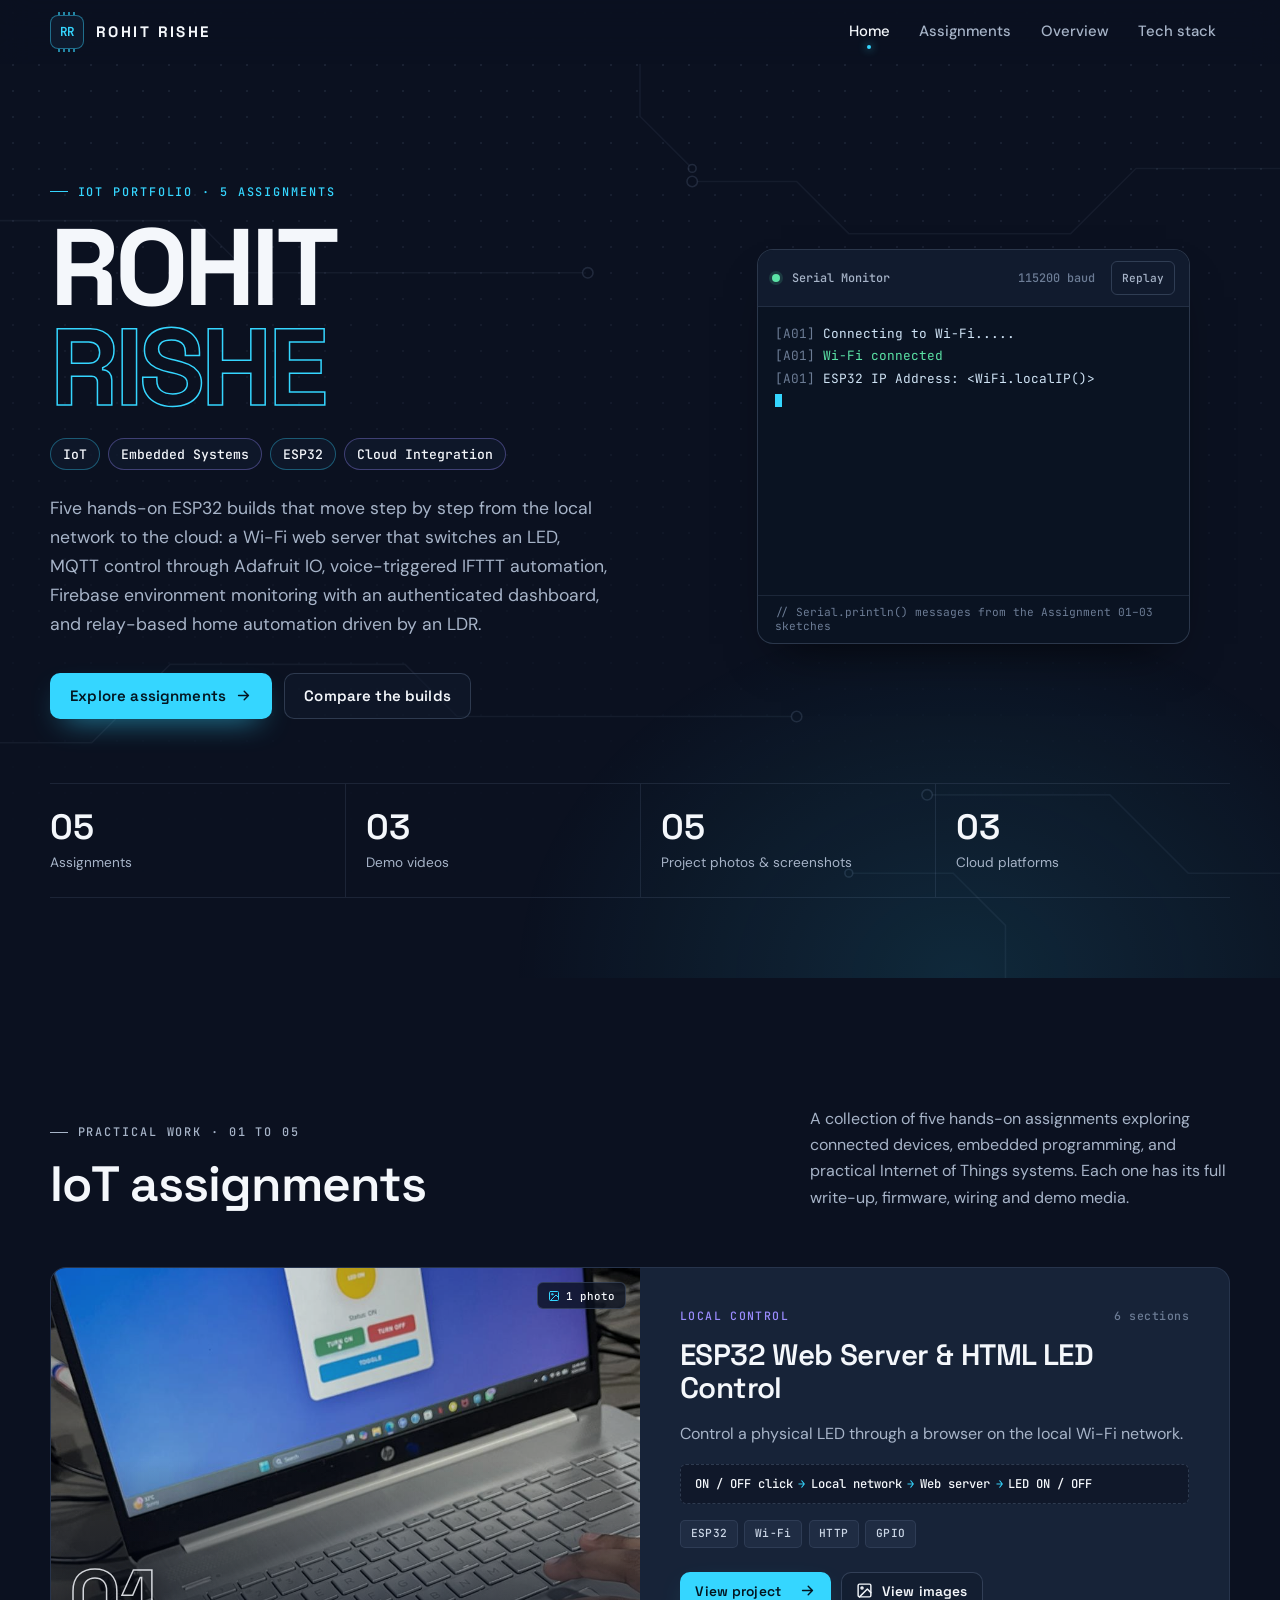
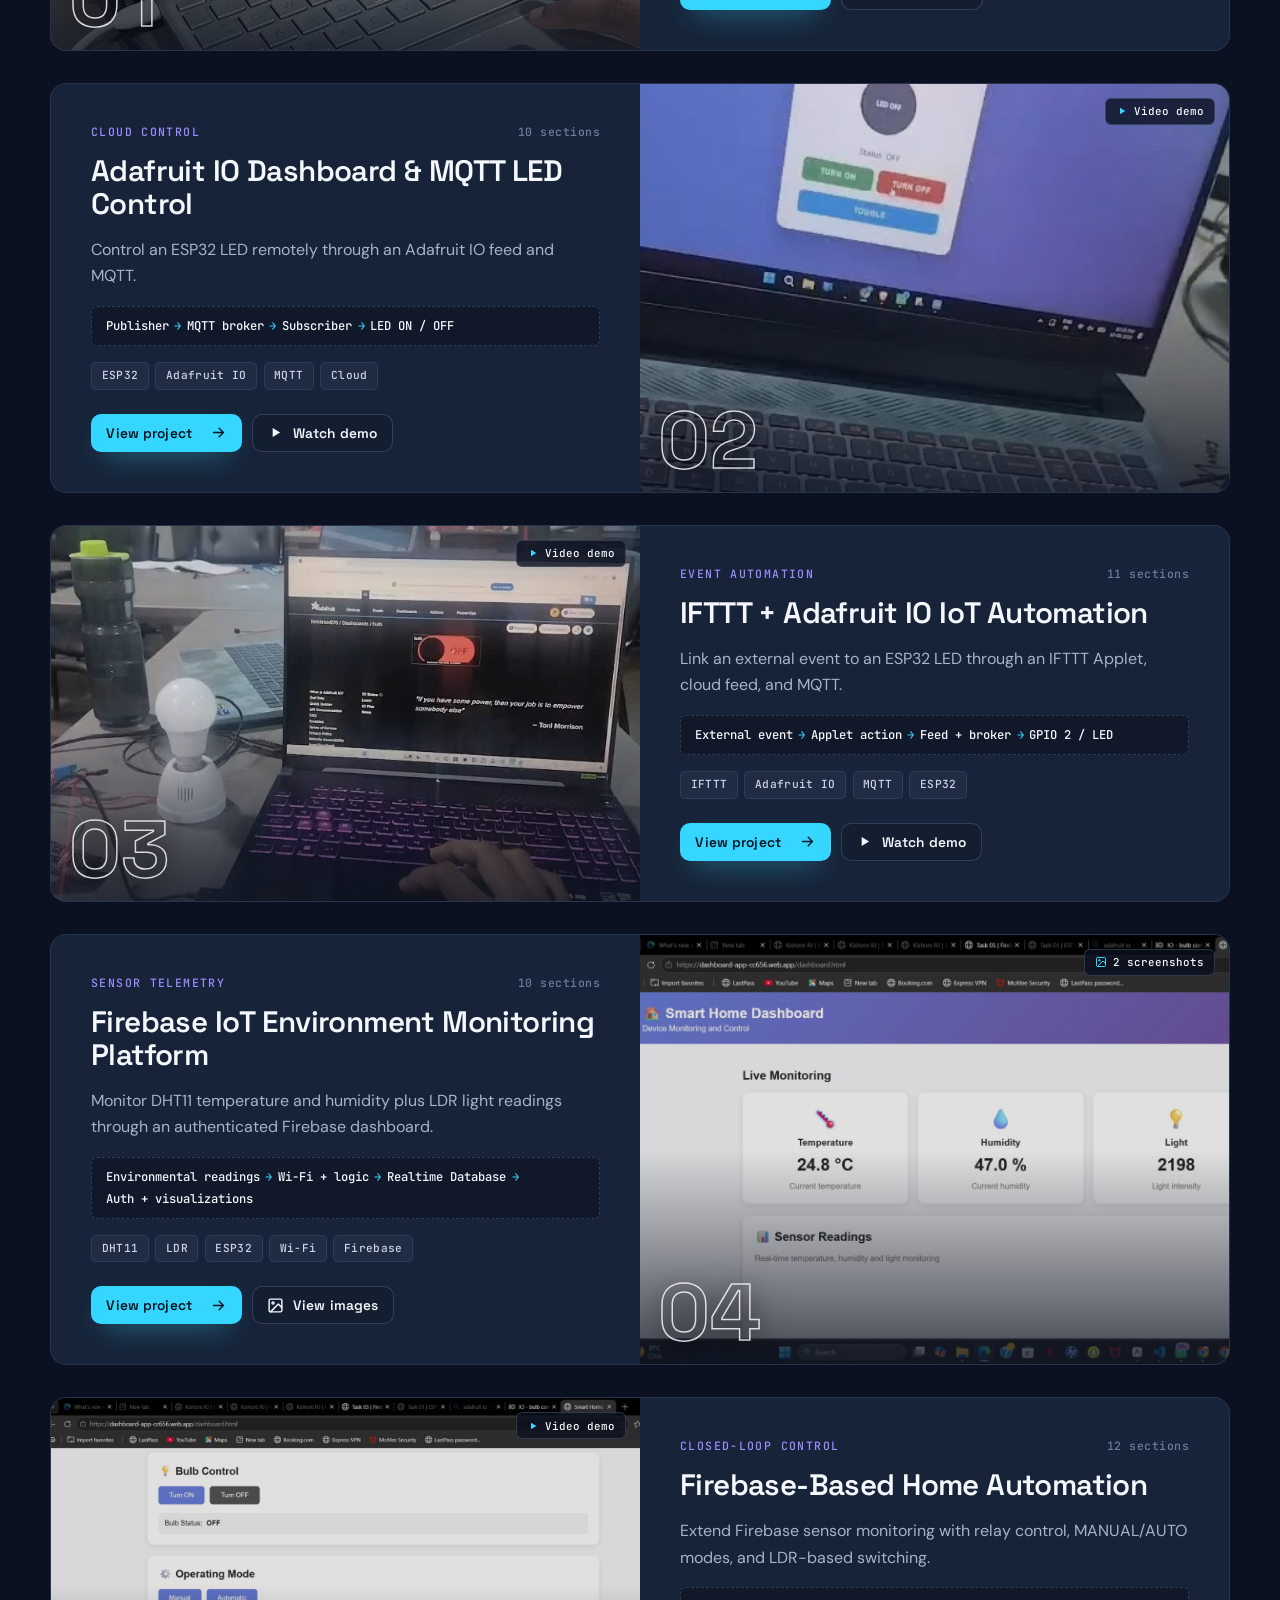
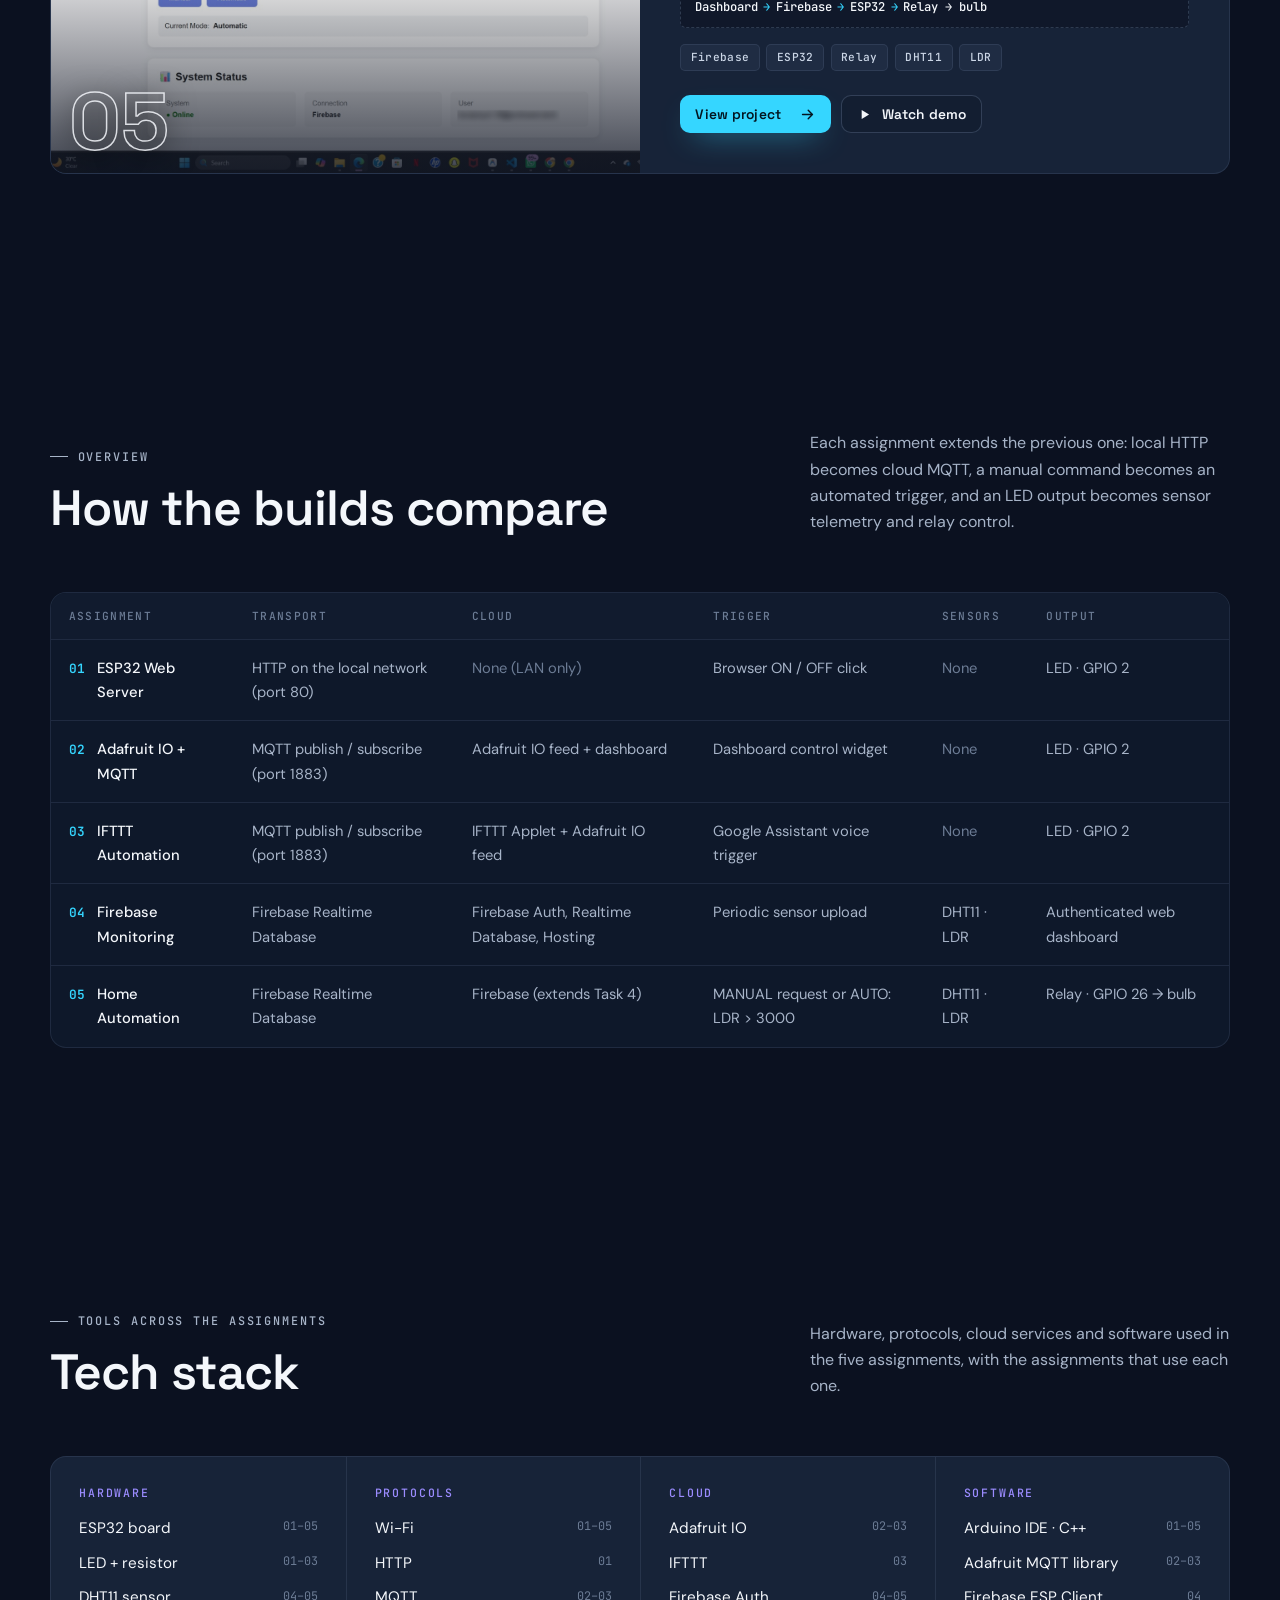
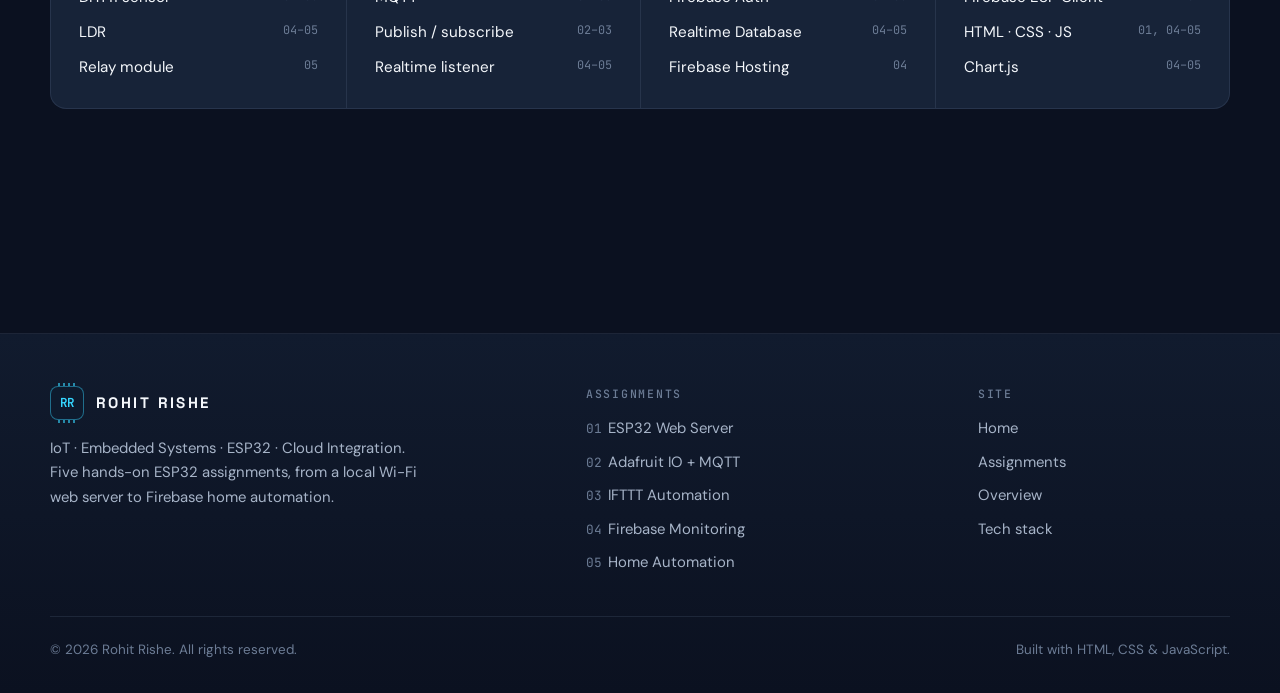
==== commit a9e45031: "Remove the Assignment 01 demo video Assignment 01 now shows its project photo only; the buttons and " ====
--- a/index.html
+++ b/index.html
@@ -65,7 +65,7 @@
       </div>
       <div class="metrics" role="list">
         <div class="metric" role="listitem"><b>05</b><span>Assignments</span></div>
-        <div class="metric" role="listitem"><b>04</b><span>Demo videos</span></div>
+        <div class="metric" role="listitem"><b>03</b><span>Demo videos</span></div>
         <div class="metric" role="listitem"><b>05</b><span>Project photos &amp; screenshots</span></div>
         <div class="metric" role="listitem"><b>03</b><span>Cloud platforms</span></div>
       </div>
@@ -83,7 +83,7 @@
         <article class="case reveal" style="--fp: 50% 20%">
           <div class="case__media">
             <img src="assets/images/a01-esp32-led-controller.jpeg" alt="Assignment 01 project image" loading="lazy" decoding="async" />
-            <span class="case__flag"><svg viewBox="0 0 24 24" fill="currentColor" aria-hidden="true"><path d="M8 5.5v13l10.5-6.5z"/></svg> Video demo</span>
+            <span class="case__flag"><svg viewBox="0 0 24 24" fill="none" stroke="currentColor" stroke-width="2" stroke-linecap="round" stroke-linejoin="round" aria-hidden="true"><rect x="3" y="3" width="18" height="18" rx="2"/><circle cx="8.5" cy="8.5" r="1.5"/><path d="m21 15-5-5L5 21"/></svg> 1 photo</span>
             <span class="case__index" aria-hidden="true">01</span>
           </div>
           <div class="case__body">
@@ -94,7 +94,7 @@
             <ul class="chips" aria-label="Technologies"><li class="chip">ESP32</li><li class="chip">Wi-Fi</li><li class="chip">HTTP</li><li class="chip">GPIO</li></ul>
             <div class="case__actions">
               <a class="btn btn--solid btn--sm" href="assignment-01.html">View project<span class="sr-only">: assignment 01</span> <svg viewBox="0 0 24 24" fill="none" stroke="currentColor" stroke-width="2" stroke-linecap="round" stroke-linejoin="round" aria-hidden="true"><path d="M5 12h14M13 6l6 6-6 6"/></svg></a>
-              <a class="btn btn--line btn--sm" href="assignment-01.html#evidence"><svg viewBox="0 0 24 24" fill="currentColor" aria-hidden="true"><path d="M8 5.5v13l10.5-6.5z"/></svg> Watch demo</a>
+              <a class="btn btn--line btn--sm" href="assignment-01.html#evidence"><svg viewBox="0 0 24 24" fill="none" stroke="currentColor" stroke-width="2" stroke-linecap="round" stroke-linejoin="round" aria-hidden="true"><rect x="3" y="3" width="18" height="18" rx="2"/><circle cx="8.5" cy="8.5" r="1.5"/><path d="m21 15-5-5L5 21"/></svg> View images</a>
             </div>
           </div>
         </article>
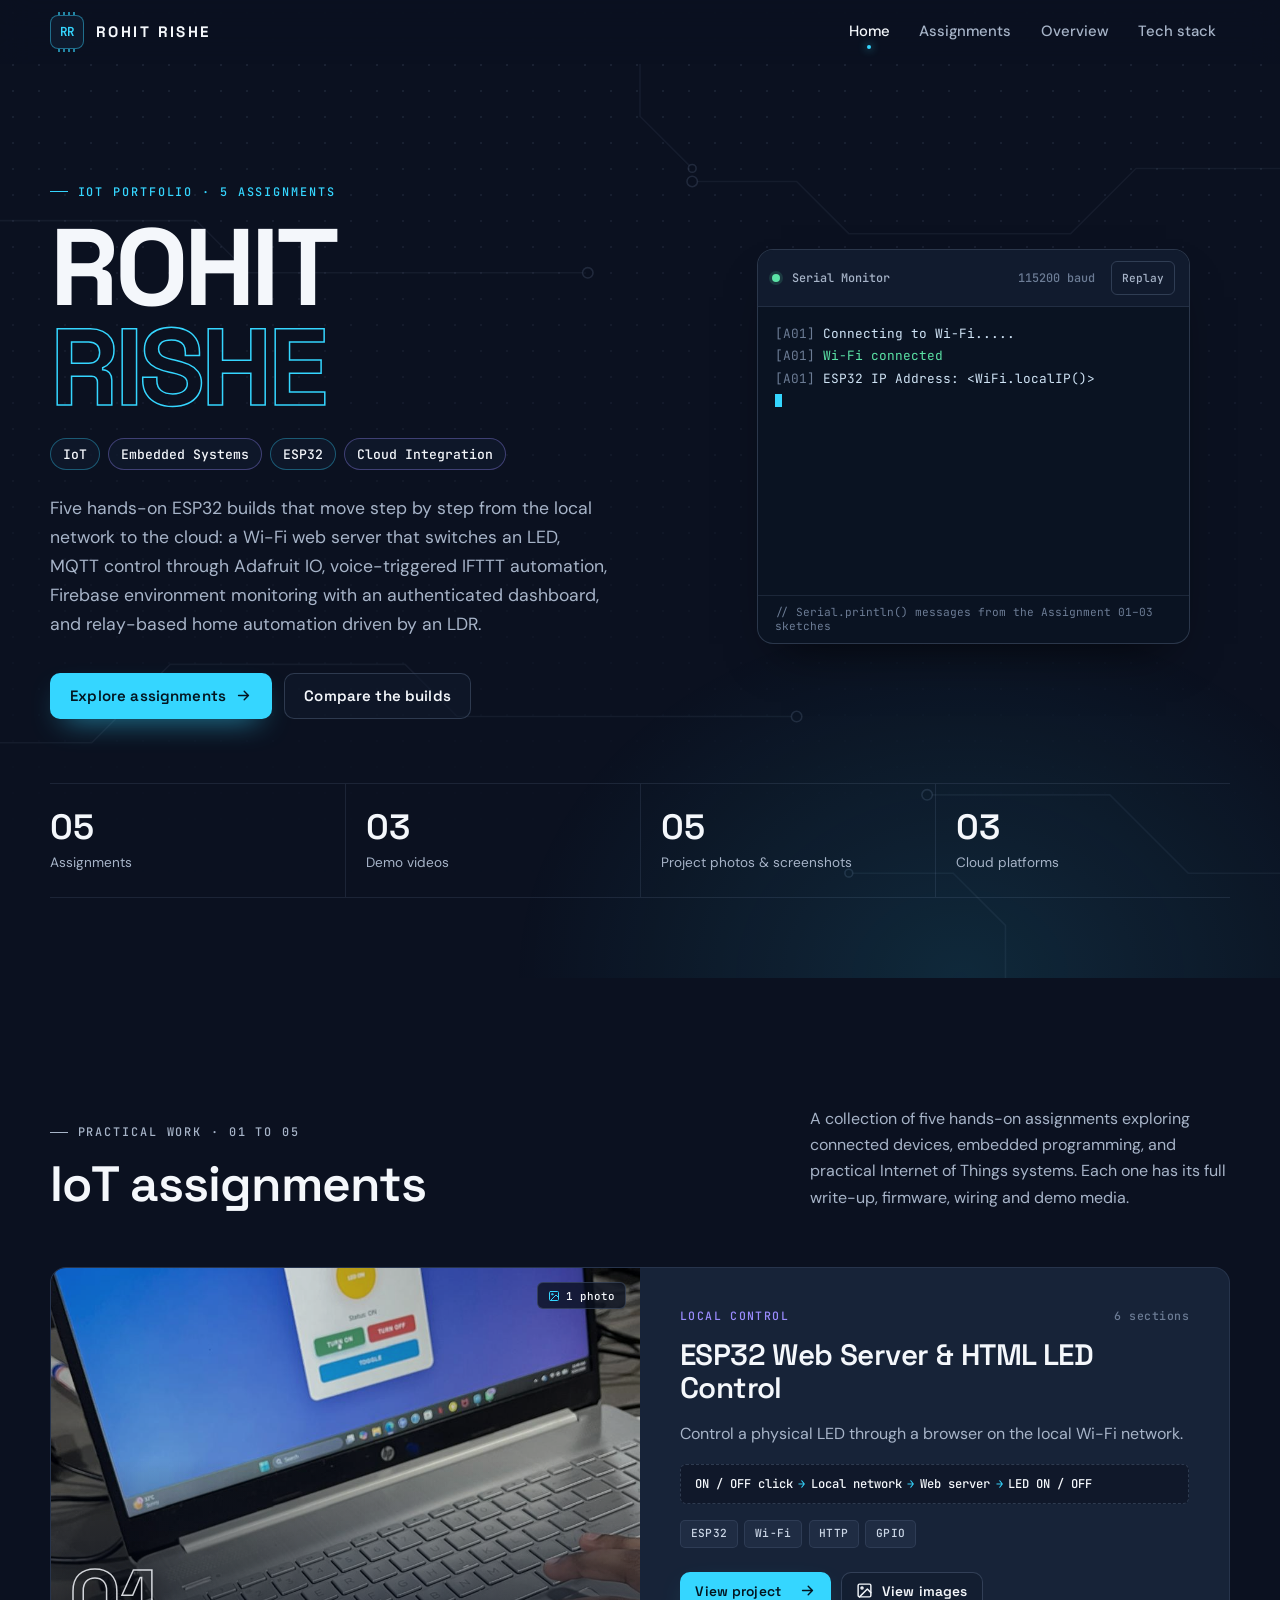
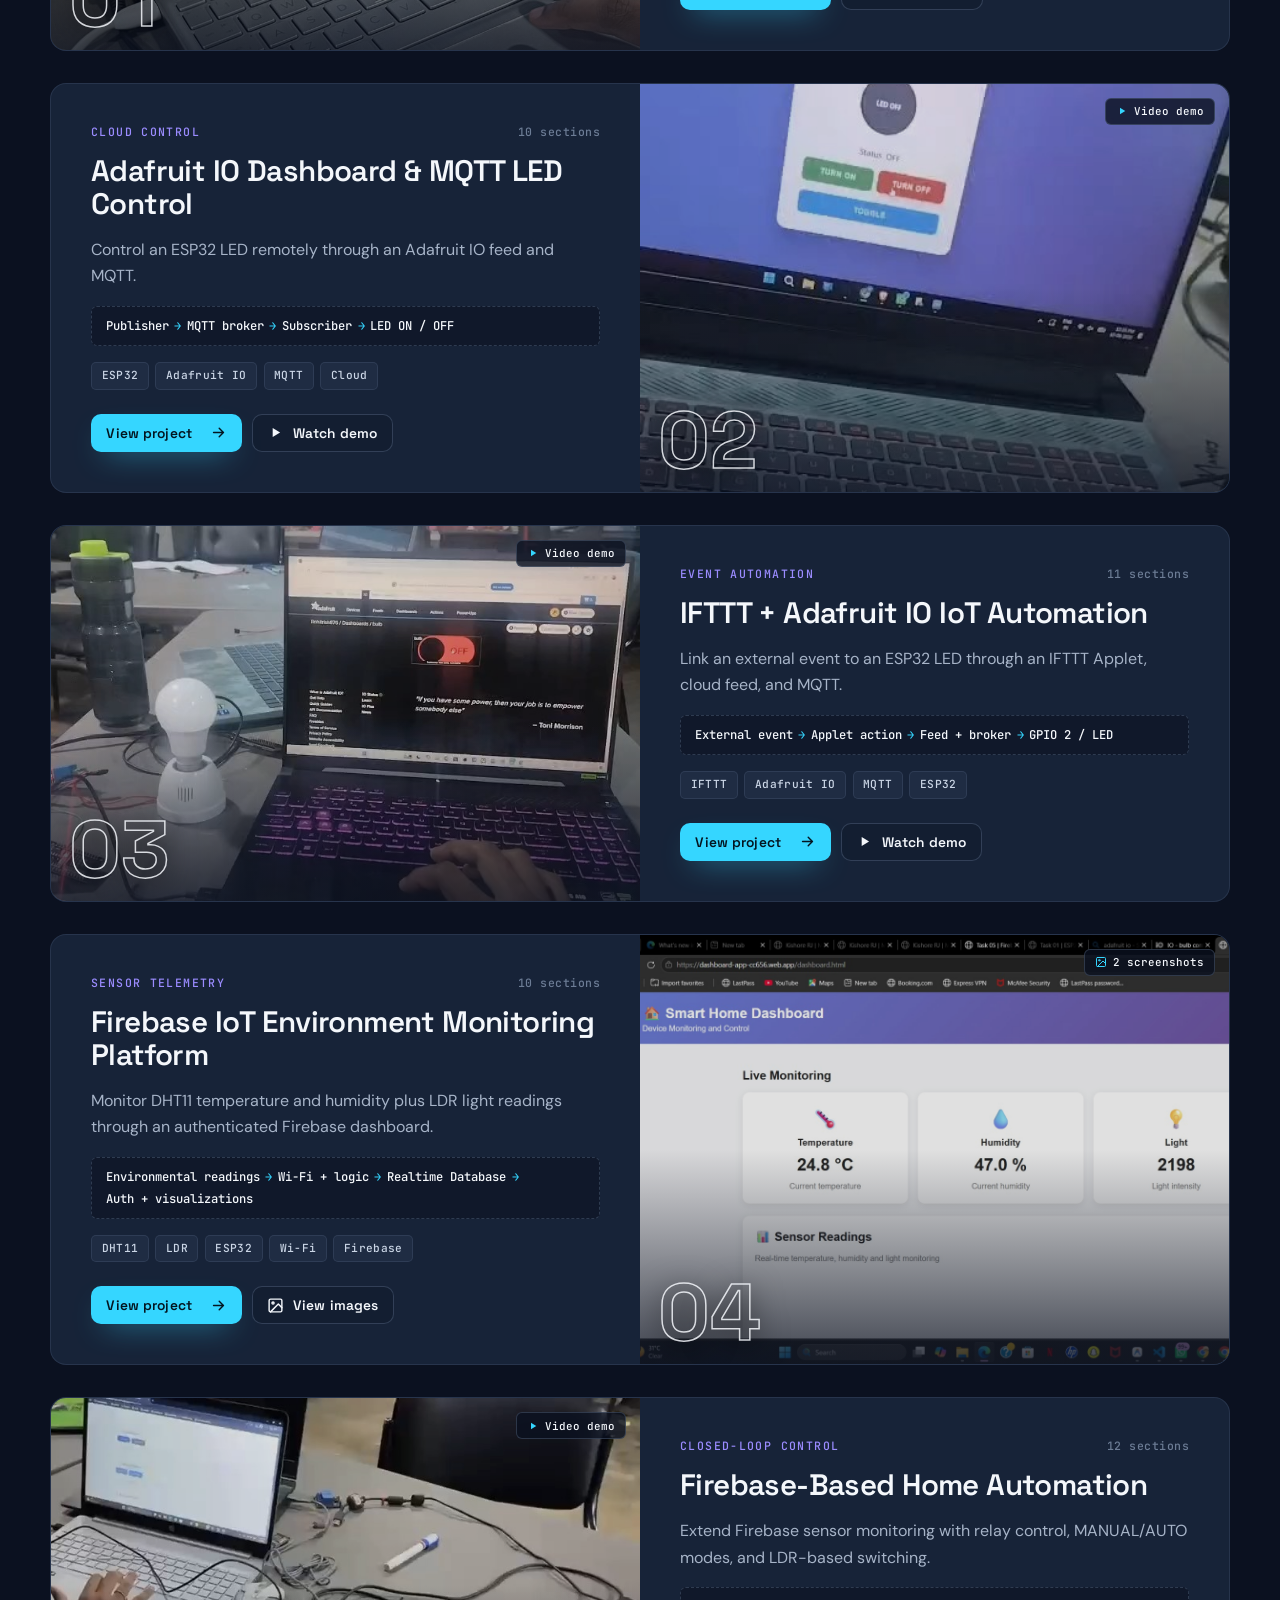
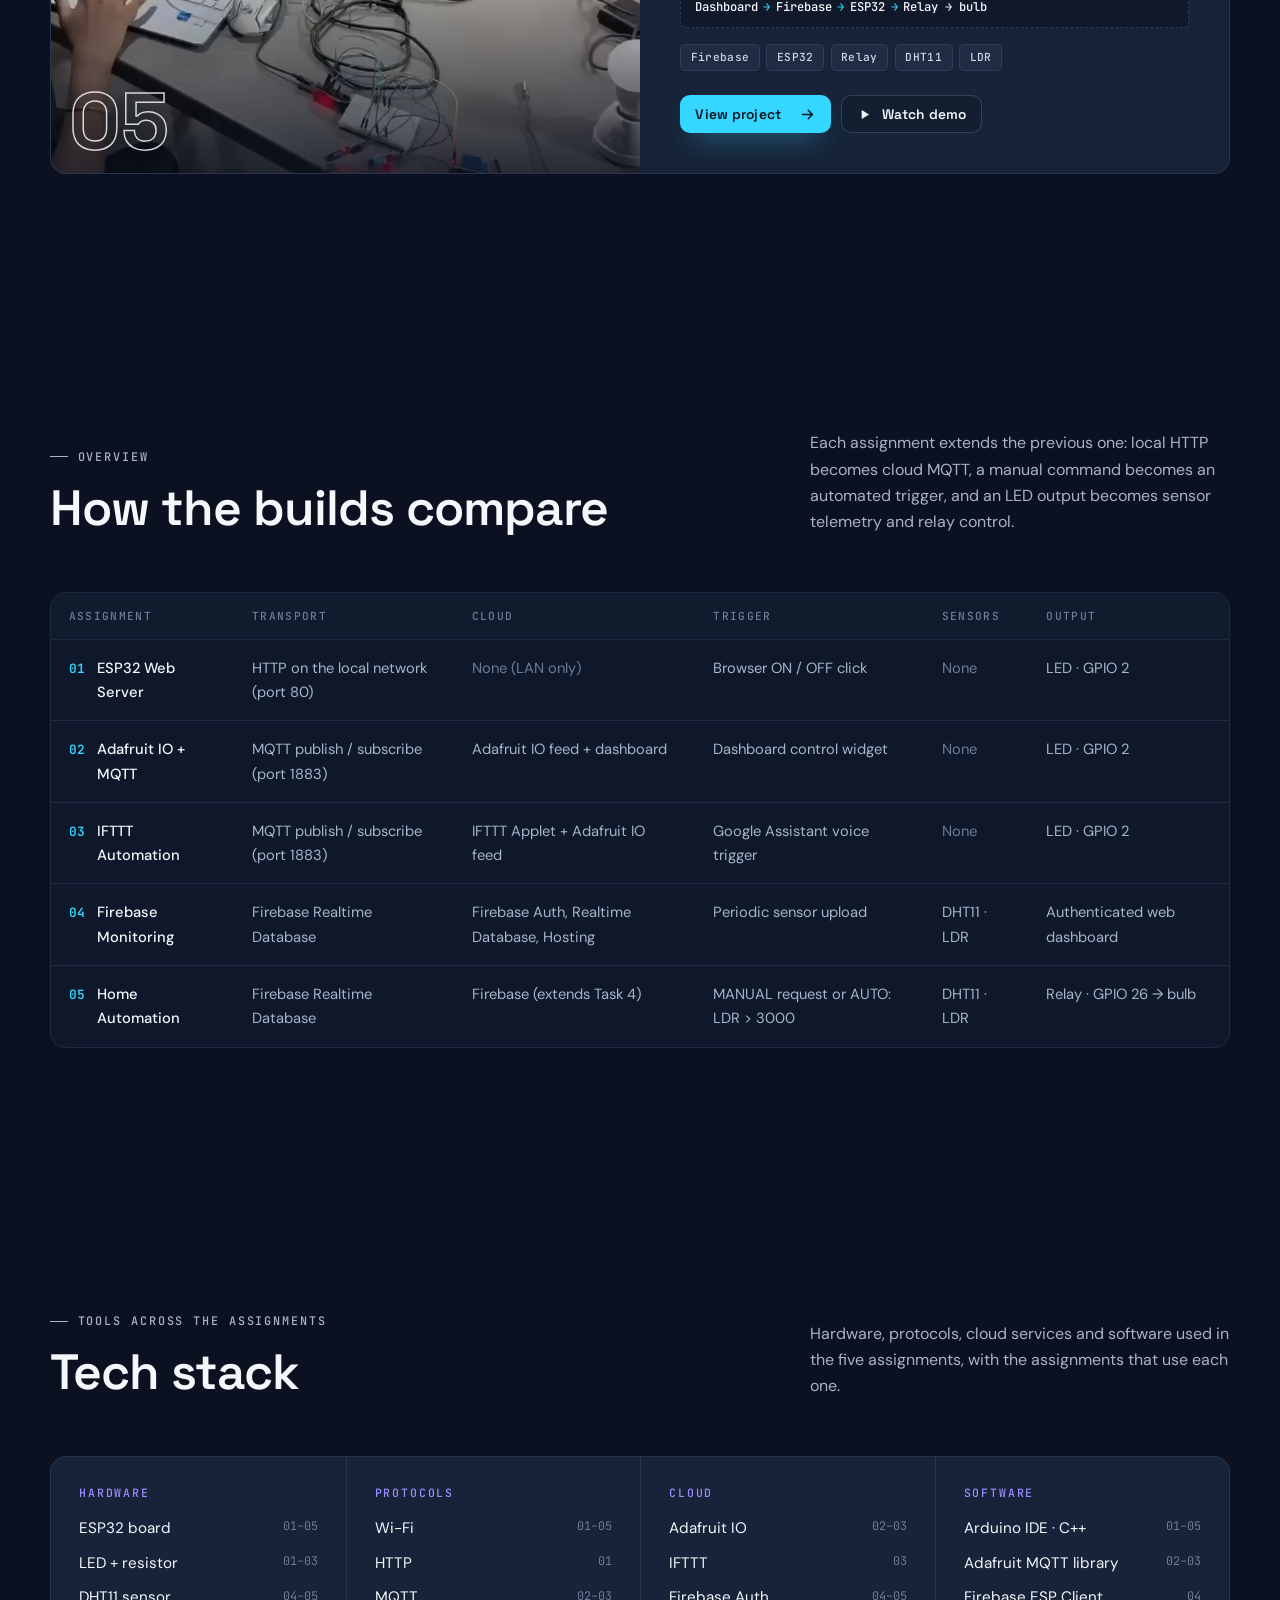
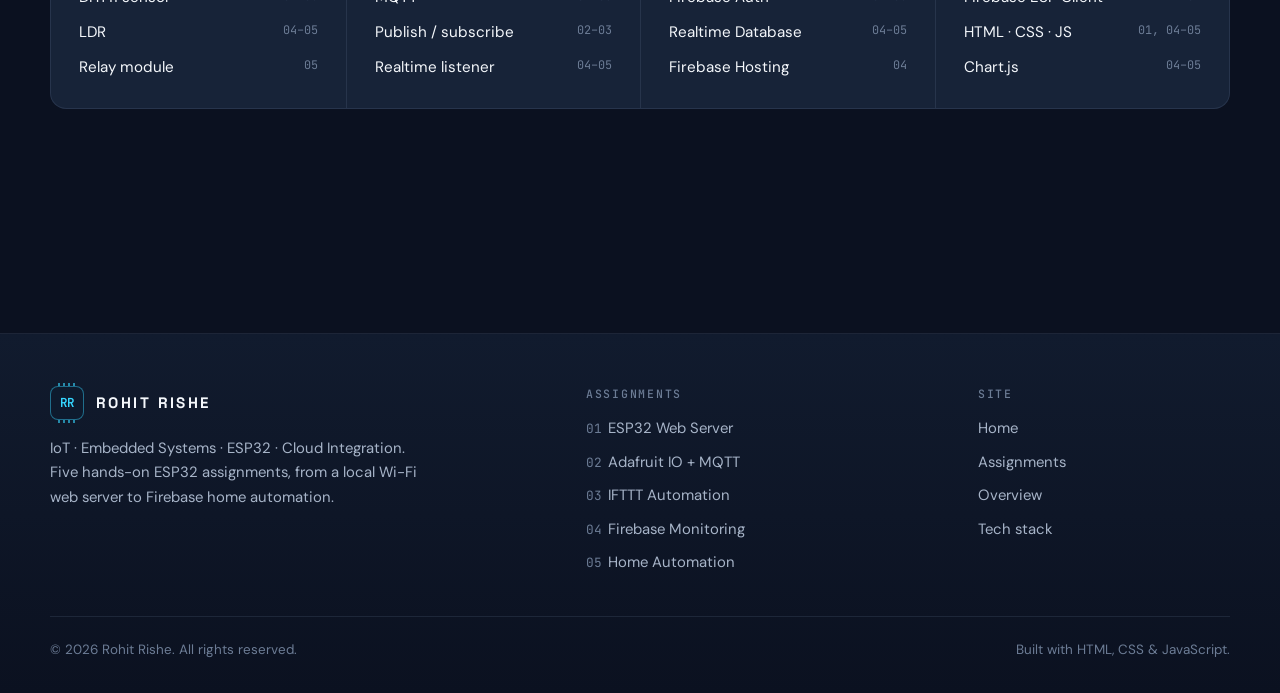
==== commit 2edc7c41: "Use Rohit's Assignment 05 video and cover frame Replaces the Assignment 05 demo video, adds a poster" ====
--- a/index.html
+++ b/index.html
@@ -152,9 +152,9 @@
             </div>
           </div>
         </article>
-        <article class="case reveal" style="--fp: 10% 40%">
-          <div class="case__media">
-            <img src="assets/images/a04-firebase-dashboard-2.jpeg" alt="Assignment 05 project image" loading="lazy" decoding="async" />
+        <article class="case reveal" style="--fp: 30% 50%">
+          <div class="case__media">
+            <img src="assets/images/a05-rohit-cover.jpg" alt="Assignment 05 project image" loading="lazy" decoding="async" />
             <span class="case__flag"><svg viewBox="0 0 24 24" fill="currentColor" aria-hidden="true"><path d="M8 5.5v13l10.5-6.5z"/></svg> Video demo</span>
             <span class="case__index" aria-hidden="true">05</span>
           </div>
